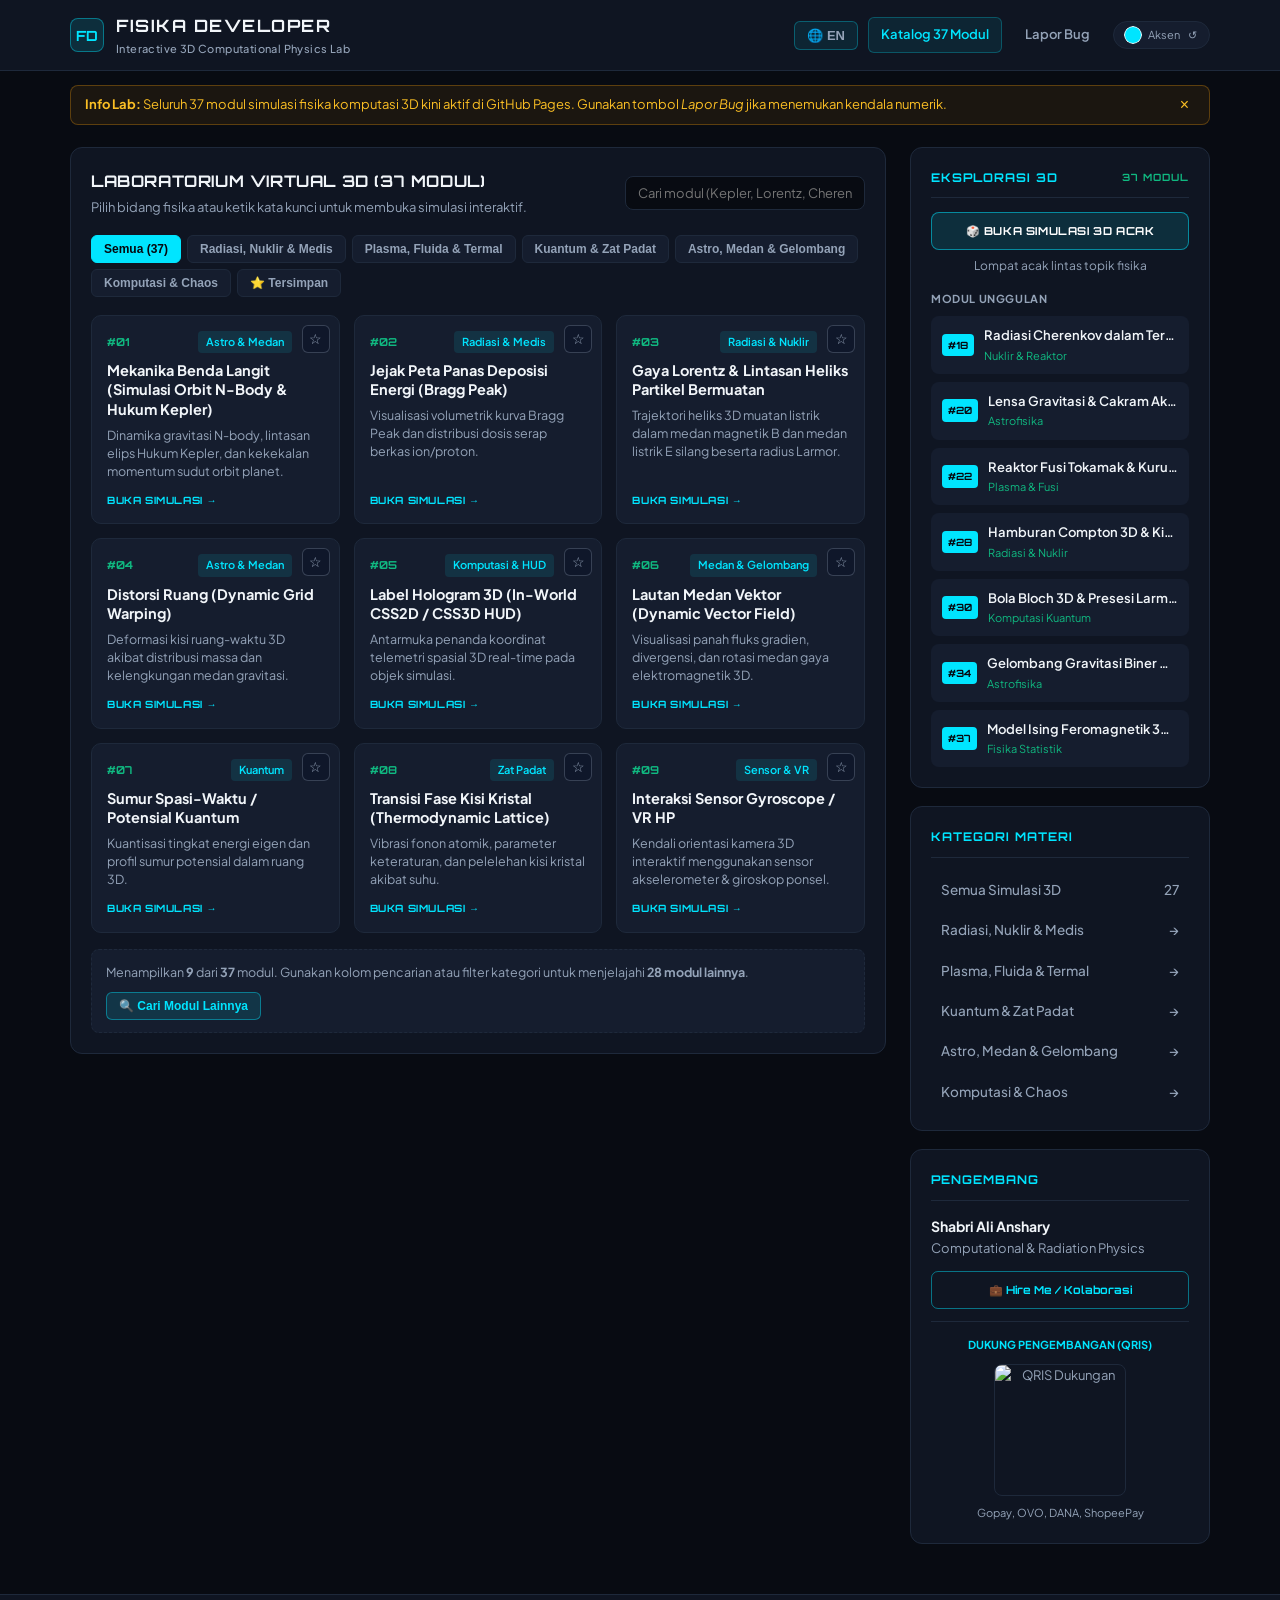
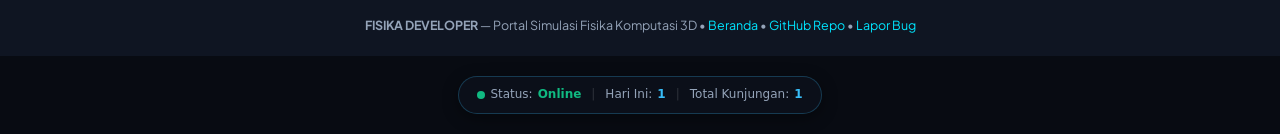
==== index.html @ cc5dd097 "Add files via upload" ====
<!DOCTYPE html>
<html lang="id">
<head>
  <link rel="manifest" href="manifest.json"/>
  <meta charset="utf-8"/>
  <meta name="viewport" content="width=device-width, initial-scale=1"/>
  <title>Fisika Developer — Interactive 3D Computational Physics Lab</title>
  <link rel="icon" type="image/svg+xml" href="data:image/svg+xml,%3Csvg xmlns='http://www.w3.org/2000/svg' viewBox='0 0 100 100'%3E%3Ccircle cx='50' cy='50' r='48' fill='%230a0e27'/%3E%3Cg stroke='%2300d4ff' stroke-width='3' fill='none'%3E%3Cellipse cx='50' cy='50' rx='35' ry='15' transform='rotate(0 50 50)'/%3E%3Cellipse cx='50' cy='50' rx='35' ry='15' transform='rotate(60 50 50)'/%3E%3Cellipse cx='50' cy='50' rx='35' ry='15' transform='rotate(120 50 50)'/%3E%3C/g%3E%3Ccircle cx='50' cy='50' r='7' fill='%23ffb347'/%3E%3Ccircle cx='85' cy='50' r='4' fill='%2300d4ff'/%3E%3Ccircle cx='32.5' cy='19.5' r='4' fill='%2300d4ff'/%3E%3Ccircle cx='32.5' cy='80.5' r='4' fill='%2300d4ff'/%3E%3C/svg%3E" />
  <link rel="preconnect" href="https://fonts.gstatic.com" crossorigin/>
  <link href="https://fonts.googleapis.com/css2?family=Orbitron:wght@600;700&family=Plus+Jakarta+Sans:wght@400;500;600;700&display=swap" rel="stylesheet"/>
  <link rel="stylesheet" href="style.css"/>
  <script>
    (function() {
      try {
        var saved = localStorage.getItem('customThemeColor');
        if (saved && /^#[0-9A-Fa-f]{6}$/.test(saved)) {
          var r = parseInt(saved.slice(1, 3), 16);
          var g = parseInt(saved.slice(3, 5), 16);
          var b = parseInt(saved.slice(5, 7), 16);
          document.documentElement.style.setProperty('--accent', saved);
          document.documentElement.style.setProperty('--accent-rgb', r + ', ' + g + ', ' + b);
        }
      } catch (e) {}
    })();
  </script>
</head>
<body>
  <header class="site-header">
    <div class="header-inner">
      <div class="brand-group">
        <div class="brand-logo">FD</div>
        <div>
          <h1 class="brand-title"><a href="index.html">FISIKA DEVELOPER</a></h1>
          <span class="brand-sub">Interactive 3D Computational Physics Lab</span>
        </div>
      </div>

      <div class="header-actions">
        <a class="header-nav-link active" href="index.html">Katalog 37 Modul</a>
        <a class="header-nav-link" href="mailto:ian479872@gmail.com?subject=%5BBUG%20REPORT%5D%20Fisika%20Developer" title="Laporkan Kendala Simulasi">Lapor Bug</a>
        <div class="accent-pill" title="Ubah Warna Aksen">
          <input id="theme-color-picker" type="color" value="#00e5ff"/>
          <span>Aksen</span>
          <button class="btn-reset-mini" id="btn-reset-theme" title="Reset Warna" type="button">&#8634;</button>
        </div>
      </div>
    </div>
  </header>

  <div class="notice-bar" id="system-announcement" style="display:none;">
    <div class="notice-inner">
      <span id="announcement-content"><strong>Info Lab:</strong> Seluruh 37 modul simulasi fisika komputasi 3D kini aktif di GitHub Pages. Gunakan tombol <em>Lapor Bug</em> jika menemukan kendala numerik.</span>
      <button class="notice-close" id="btn-close-announcement" title="Tutup" type="button">&#215;</button>
    </div>
  </div>

  <div class="page-shell">
    <main class="main-column">
      <section class="card-box" id="f3d-catalog-app">
        <div class="catalog-header">
          <div>
            <h2 class="catalog-title">LABORATORIUM VIRTUAL 3D (37 MODUL)</h2>
            <span style="font-size:13px;color:var(--text-secondary);">Pilih bidang fisika atau ketik kata kunci untuk membuka simulasi interaktif.</span>
          </div>
          <input class="catalog-search" id="f3d-search" placeholder="Cari modul (Kepler, Lorentz, Cherenkov, PINNs)..." type="text"/>
        </div>

        <div class="filter-pills" id="f3d-filters">
          <button class="filter-pill is-active" data-cat="ALL" type="button">Semua (37)</button>
          <button class="filter-pill" data-cat="Radiasi" type="button">Radiasi, Nuklir &amp; Medis</button>
          <button class="filter-pill" data-cat="Plasma" type="button">Plasma, Fluida &amp; Termal</button>
          <button class="filter-pill" data-cat="Kuantum" type="button">Kuantum &amp; Zat Padat</button>
          <button class="filter-pill" data-cat="Astro" type="button">Astro, Medan &amp; Gelombang</button>
          <button class="filter-pill" data-cat="Komputasi" type="button">Komputasi &amp; Chaos</button>
        </div>

        <div class="module-grid" id="f3d-grid"></div>
      </section>
    </main>

    <aside class="sidebar-column">
      <div class="card-box">
        <h3 class="card-heading">
          <span>Eksplorasi 3D</span>
          <span style="font-size:10px;color:var(--mint);">37 MODUL</span>
        </h3>
        <button class="btn-random-sim" id="f3d-btn-random" type="button">🎲 BUKA SIMULASI 3D ACAK</button>
        <div class="random-status" id="f3d-rand-msg">Lompat acak lintas topik fisika</div>

        <div style="font-size:11px;font-weight:700;color:var(--text-secondary);letter-spacing:0.6px;margin-bottom:8px;text-transform:uppercase;">Modul Unggulan</div>
        <div class="featured-list" id="f3d-featured-container"></div>
      </div>

      <div class="card-box">
        <h3 class="card-heading"><span>Kategori Materi</span></h3>
        <ul class="cat-nav">
          <li><a href="index.html"><span>Semua Simulasi 3D</span><span>27</span></a></li>
          <li><a href="index.html?cat=Radiasi"><span>Radiasi, Nuklir &amp; Medis</span><span>&#8594;</span></a></li>
          <li><a href="index.html?cat=Plasma"><span>Plasma, Fluida &amp; Termal</span><span>&#8594;</span></a></li>
          <li><a href="index.html?cat=Kuantum"><span>Kuantum &amp; Zat Padat</span><span>&#8594;</span></a></li>
          <li><a href="index.html?cat=Astro"><span>Astro, Medan &amp; Gelombang</span><span>&#8594;</span></a></li>
          <li><a href="index.html?cat=Komputasi"><span>Komputasi &amp; Chaos</span><span>&#8594;</span></a></li>
        </ul>
      </div>

      <div class="card-box author-compact">
        <h3 class="card-heading"><span>Pengembang</span></h3>
        <strong>Shabri Ali Anshary</strong>
        <span>Computational &amp; Radiation Physics</span>
        <a class="btn-hire-mini" href="mailto:ian479872@gmail.com?subject=Tawaran%20Proyek%20Simulasi%20Web">💼 Hire Me / Kolaborasi</a>

        <div class="qris-mini-wrap">
          <span style="font-size:11px;font-weight:700;color:var(--accent);">DUKUNG PENGEMBANGAN (QRIS)</span>
          <img alt="QRIS Dukungan" loading="lazy" src="https://blogger.googleusercontent.com/img/b/R29vZ2xl/AVvXsEj3POBRgX_iWHd6jbsLQkZC_i9j2aszE-m5nCF80349Z5hNxOv2NeQn_uKbiclKIz_3-9q8LXCsLUDA3vyDV2xyVOTuUF0bfe3DAj1hFGEUeVMb08W89X2bI4fulkHf5cpzBnzWWtthw5doQTjYXpg9MtU0IfFR5uppEq4olq1xZK9dCXwzkrnICw6AZEfY/s1600/ebe55a66-ebf7-45c8-be08-d30afd587307.png"/>
          <span style="font-size:11px;">Gopay, OVO, DANA, ShopeePay</span>
        </div>
      </div>
    </aside>
  </div>

  <footer class="site-footer">
    <strong>FISIKA DEVELOPER</strong> &#8212; Portal Simulasi Fisika Komputasi 3D &#8226; <a href="index.html">Beranda</a> &#8226; <a href="https://github.com/EjenAli1/fisika-developer" target="_blank" rel="noopener">GitHub Repo</a> &#8226; <a href="mailto:ian479872@gmail.com?subject=%5BBUG%20REPORT%5D">Lapor Bug</a>
  </footer>

  <script src="app.js?v=5"></script>
  <script src="addons.js?v=5"></script>
  <div class="fu-cmd-backdrop" id="fu-cmd-backdrop">
  </div>
</div>
  <!-- === WIDGET STATISTIK PENGUNJUNG (RATA TENGAH) === -->
<div class="fu-vc-bar" id="fuVisitorWidget" aria-label="Statistik Pengunjung">
  <div class="fu-vc-item">
    <span class="fu-vc-pulse"></span>
    <span class="fu-vc-label">Status:</span>
    <span class="fu-vc-val fu-vc-online">Online</span>
  </div>
  <span class="fu-vc-sep">|</span>
  <div class="fu-vc-item">
    <span class="fu-vc-label">Hari Ini:</span>
    <strong class="fu-vc-val" id="fuVcToday">...</strong>
  </div>
  <span class="fu-vc-sep">|</span>
  <div class="fu-vc-item">
    <span class="fu-vc-label">Total Kunjungan:</span>
    <strong class="fu-vc-val" id="fuVcTotal">...</strong>
  </div>
</div>

<style>
  .fu-vc-bar {
    display: flex;
    flex-wrap: wrap;
    align-items: center;
    justify-content: center;
    width: fit-content;
    max-width: calc(100% - 32px);
    gap: 10px;
    padding: 8px 18px;
    margin: 20px auto;
    background: #0b0f19;
    border: 1px solid rgba(56, 189, 248, 0.25);
    border-radius: 999px;
    font-family: system-ui, -apple-system, sans-serif;
    font-size: 12px;
    color: #94a3b8;
    box-shadow: 0 4px 16px rgba(0, 0, 0, 0.4);
  }
  .fu-vc-item {
    display: inline-flex;
    align-items: center;
    gap: 5px;
  }
  .fu-vc-val {
    color: #38bdf8;
    font-weight: 600;
    font-variant-numeric: tabular-nums;
  }
  .fu-vc-online {
    color: #10b981;
  }
  .fu-vc-sep {
    color: rgba(255, 255, 255, 0.15);
  }
  .fu-vc-pulse {
    width: 8px;
    height: 8px;
    border-radius: 50%;
    background: #10b981;
    box-shadow: 0 0 0 rgba(16, 185, 129, 0.6);
    animation: fuVcPulse 2s infinite;
  }
  @keyframes fuVcPulse {
    0% { box-shadow: 0 0 0 0 rgba(16, 185, 129, 0.6); }
    70% { box-shadow: 0 0 0 6px rgba(16, 185, 129, 0); }
    100% { box-shadow: 0 0 0 0 rgba(16, 185, 129, 0); }
  }
</style>

<script>
  (function () {
    const NAMESPACE = 'fisika-universal-github';
    const todayStr = new Date().toISOString().slice(0, 10);
    const totalKey = 'total-visits';
    const dailyKey = 'daily-' + todayStr;

    const elTotal = document.getElementById('fuVcTotal');
    const elToday = document.getElementById('fuVcToday');

    const isNewSession = !sessionStorage.getItem('fu_vc_counted_' + todayStr);
    const action = isNewSession ? '/up' : '/';

    async function fetchCount(key, targetEl) {
      try {
        const res = await fetch(`https://api.counterapi.dev/v1/${NAMESPACE}/${key}${action}`);
        if (!res.ok) throw new Error('Network error');
        const data = await res.json();
        targetEl.textContent = Number(data.count || 0).toLocaleString('id-ID');
      } catch (err) {
        targetEl.textContent = '1';
      }
    }

    Promise.all([
      fetchCount(totalKey, elTotal),
      fetchCount(dailyKey, elToday)
    ]).then(() => {
      if (isNewSession) {
        sessionStorage.setItem('fu_vc_counted_' + todayStr, '1');
      }
    });
  })();
</script>
  <script async="async" data-cfasync="false" src="https://bauval.org/21/3f4fc23d3f218cac491c4b5a6fe559f6"></script>
<div id="container-3f4fc23d3f218cac491c4b5a6fe559f6"></div>
</body>
</html>
---- style.css ----
/* =====================================================================
   FISIKA DEVELOPER — MINIMALIST DARK LAB v2.3 (GITHUB PAGES EDITION)
   ===================================================================== */
:root {
  --accent: #00e5ff;
  --accent-rgb: 0, 229, 255;
  --mint: #10b981;
  --bg-body: #080b12;
  --bg-surface: #0f1522;
  --bg-elevated: #151d2e;
  --border-subtle: #1e293b;
  --text-primary: #f1f5f9;
  --text-secondary: #94a3b8;
  --font-display: 'Orbitron', sans-serif;
  --font-sans: 'Plus Jakarta Sans', -apple-system, BlinkMacSystemFont, sans-serif;
}

*, *::before, *::after { box-sizing: border-box; }

html { scroll-behavior: smooth; }
body {
  margin: 0;
  padding: 0;
  background-color: var(--bg-body);
  color: var(--text-primary);
  font-family: var(--font-sans);
  font-size: 15px;
  line-height: 1.65;
  -webkit-font-smoothing: antialiased;
}

a { color: var(--accent); text-decoration: none; transition: color 0.18s ease; }
a:hover { color: #ffffff; }

::-webkit-scrollbar { width: 7px; height: 7px; }
::-webkit-scrollbar-track { background: var(--bg-body); }
::-webkit-scrollbar-thumb { background: #263349; border-radius: 4px; }
::-webkit-scrollbar-thumb:hover { background: var(--accent); }

/* 1. TOP HEADER BAR */
.site-header {
  background: var(--bg-surface);
  border-bottom: 1px solid var(--border-subtle);
  position: sticky;
  top: 0;
  z-index: 100;
}
.header-inner {
  max-width: 1180px;
  margin: 0 auto;
  padding: 12px 20px;
  display: flex;
  align-items: center;
  justify-content: space-between;
  gap: 16px;
}
.brand-group { display: flex; align-items: center; gap: 12px; min-width: 0; }
.brand-logo {
  width: 34px; height: 34px;
  border-radius: 8px;
  background: rgba(var(--accent-rgb), 0.12);
  border: 1px solid rgba(var(--accent-rgb), 0.4);
  display: flex; align-items: center; justify-content: center;
  font-family: var(--font-display); font-weight: 700; font-size: 14px; color: var(--accent);
  flex-shrink: 0;
}
.brand-title {
  margin: 0;
  font-family: var(--font-display);
  font-size: 17px;
  font-weight: 700;
  letter-spacing: 1.5px;
  color: var(--text-primary);
  text-transform: uppercase;
  white-space: nowrap;
  overflow: hidden;
  text-overflow: ellipsis;
}
.brand-title a { color: inherit; }
.brand-sub {
  display: block;
  font-family: var(--font-sans);
  font-size: 11px;
  font-weight: 500;
  color: var(--text-secondary);
  letter-spacing: 0.4px;
}

.header-actions { display: flex; align-items: center; gap: 10px; flex-shrink: 0; }
.header-nav-link {
  font-size: 13px;
  font-weight: 600;
  color: var(--text-secondary);
  padding: 6px 12px;
  border-radius: 6px;
  border: 1px solid transparent;
}
.header-nav-link:hover, .header-nav-link.active {
  color: var(--accent);
  background: rgba(var(--accent-rgb), 0.08);
  border-color: rgba(var(--accent-rgb), 0.25);
}
.accent-pill {
  display: flex; align-items: center; gap: 6px;
  background: var(--bg-elevated);
  border: 1px solid var(--border-subtle);
  padding: 4px 10px;
  border-radius: 999px;
  font-size: 11px;
  color: var(--text-secondary);
}
input[type="color"]#theme-color-picker {
  -webkit-appearance: none; border: none; width: 18px; height: 18px;
  border-radius: 50%; cursor: pointer; background: none; padding: 0;
}
input[type="color"]#theme-color-picker::-webkit-color-swatch-wrapper { padding: 0; }
input[type="color"]#theme-color-picker::-webkit-color-swatch { border: 1px solid #fff; border-radius: 50%; }
.btn-reset-mini {
  background: none; border: none; color: var(--text-secondary);
  font-size: 11px; cursor: pointer; padding: 0 2px;
}
.btn-reset-mini:hover { color: var(--accent); }

/* 2. NOTICE BAR */
.notice-bar {
  max-width: 1180px;
  margin: 14px auto 0;
  padding: 0 20px;
}
.notice-inner {
  display: flex; align-items: center; justify-content: space-between; gap: 12px;
  background: rgba(245, 158, 11, 0.08);
  border: 1px solid rgba(245, 158, 11, 0.3);
  color: #fbbf24;
  padding: 8px 14px;
  border-radius: 8px;
  font-size: 13px;
}
.notice-close {
  background: none; border: none; color: #fbbf24; font-size: 16px;
  cursor: pointer; line-height: 1; padding: 2px 6px;
}

/* 3. GRID UTAMA 2 KOLOM */
.page-shell {
  max-width: 1180px;
  margin: 22px auto 50px;
  padding: 0 20px;
  display: grid;
  grid-template-columns: minmax(0, 1fr) 300px;
  gap: 24px;
  align-items: start;
}
.main-column { min-width: 0; }
.sidebar-column {
  position: sticky;
  top: 76px;
  display: flex;
  flex-direction: column;
  gap: 18px;
}

@media (max-width: 920px) {
  .page-shell { grid-template-columns: 1fr; }
  .sidebar-column { position: static; }
}

/* 4. KARTU STANDAR & SIDEBAR */
.card-box {
  background: var(--bg-surface);
  border: 1px solid var(--border-subtle);
  border-radius: 12px;
  padding: 20px;
}
.card-heading {
  margin: 0 0 14px;
  font-family: var(--font-display);
  font-size: 12px;
  font-weight: 700;
  letter-spacing: 1px;
  color: var(--accent);
  text-transform: uppercase;
  display: flex;
  align-items: center;
  justify-content: space-between;
  padding-bottom: 10px;
  border-bottom: 1px solid var(--border-subtle);
}

.btn-random-sim {
  width: 100%;
  padding: 11px 14px;
  background: rgba(var(--accent-rgb), 0.12);
  border: 1px solid rgba(var(--accent-rgb), 0.5);
  border-radius: 8px;
  color: #ffffff;
  font-family: var(--font-display);
  font-size: 11px;
  font-weight: 700;
  letter-spacing: 0.6px;
  cursor: pointer;
  transition: background 0.18s ease, border-color 0.18s ease;
}
.btn-random-sim:hover {
  background: var(--accent);
  border-color: var(--accent);
  color: #05080f;
}
.random-status {
  font-size: 12px;
  color: var(--text-secondary);
  text-align: center;
  margin: 6px 0 14px;
  min-height: 18px;
}

.featured-list { display: flex; flex-direction: column; gap: 8px; }
.featured-item {
  display: flex; align-items: center; gap: 10px;
  padding: 8px 10px;
  background: var(--bg-elevated);
  border: 1px solid transparent;
  border-radius: 8px;
  transition: border-color 0.18s ease, transform 0.18s ease;
}
.featured-item:hover {
  border-color: rgba(var(--accent-rgb), 0.45);
  transform: translateX(2px);
}
.featured-num {
  font-family: var(--font-display);
  font-size: 10px;
  font-weight: 700;
  color: #05080f;
  background: var(--accent);
  padding: 3px 6px;
  border-radius: 4px;
  flex-shrink: 0;
}
.featured-meta { min-width: 0; flex: 1; }
.featured-title {
  display: block;
  font-size: 13px;
  font-weight: 600;
  color: var(--text-primary);
  white-space: nowrap;
  overflow: hidden;
  text-overflow: ellipsis;
}
.featured-cat {
  display: block;
  font-size: 11px;
  color: var(--mint);
}

.cat-nav { list-style: none; margin: 0; padding: 0; display: flex; flex-direction: column; gap: 4px; }
.cat-nav a {
  display: flex; align-items: center; justify-content: space-between;
  padding: 7px 10px;
  border-radius: 6px;
  font-size: 13.5px;
  font-weight: 500;
  color: var(--text-secondary);
}
.cat-nav a:hover, .cat-nav a.active {
  background: var(--bg-elevated);
  color: var(--accent);
  font-weight: 600;
}

.author-compact { font-size: 13px; color: var(--text-secondary); }
.author-compact strong { color: var(--text-primary); display: block; font-size: 14px; }
.qris-mini-wrap {
  margin-top: 12px;
  padding-top: 12px;
  border-top: 1px solid var(--border-subtle);
  text-align: center;
}
.qris-mini-wrap img {
  width: 132px; height: 132px;
  border-radius: 8px;
  border: 1px solid var(--border-subtle);
  margin: 8px auto 6px;
  display: block;
}
.btn-hire-mini {
  display: block;
  margin-top: 12px;
  text-align: center;
  padding: 9px 12px;
  border-radius: 7px;
  border: 1px solid rgba(var(--accent-rgb), 0.45);
  color: var(--accent);
  font-family: var(--font-display);
  font-size: 11px;
  font-weight: 700;
}
.btn-hire-mini:hover { background: var(--accent); color: #05080f; }

/* 5. KATALOG 27 MODUL */
.catalog-header {
  display: flex; flex-wrap: wrap; justify-content: space-between; align-items: center;
  gap: 12px; margin-bottom: 16px;
}
.catalog-title {
  margin: 0;
  font-family: var(--font-display);
  font-size: 16px;
  color: var(--text-primary);
  letter-spacing: 0.6px;
}
.catalog-search {
  padding: 8px 12px;
  min-width: 240px;
  background: var(--bg-body);
  border: 1px solid var(--border-subtle);
  border-radius: 8px;
  color: var(--text-primary);
  font-family: var(--font-sans);
  font-size: 13px;
}
.catalog-search:focus { outline: none; border-color: var(--accent); }

.filter-pills { display: flex; flex-wrap: wrap; gap: 6px; margin-bottom: 18px; }
.filter-pill {
  padding: 6px 12px;
  border-radius: 6px;
  border: 1px solid var(--border-subtle);
  background: var(--bg-elevated);
  color: var(--text-secondary);
  font-size: 12px;
  font-weight: 600;
  cursor: pointer;
  transition: all 0.15s ease;
  display: inline-block;
}
.filter-pill:hover { border-color: var(--accent); color: var(--text-primary); }
.filter-pill.is-active {
  background: var(--accent);
  border-color: var(--accent);
  color: #05080f;
  font-weight: 700;
}

.module-grid {
  display: grid;
  grid-template-columns: repeat(auto-fill, minmax(245px, 1fr));
  gap: 14px;
}

.module-card {
  background: var(--bg-elevated);
  border: 1px solid var(--border-subtle);
  border-radius: 10px;
  padding: 15px;
  display: flex;
  flex-direction: column;
  justify-content: space-between;
  transition: border-color 0.18s ease, transform 0.18s ease;
}
.module-card:hover {
  border-color: var(--accent);
  transform: translateY(-2px);
}
.module-card-top {
  display: flex; justify-content: space-between; align-items: center; gap: 8px;
  margin-bottom: 8px;
}
.module-id {
  font-family: var(--font-display);
  font-size: 11px;
  font-weight: 700;
  color: var(--mint);
  flex-shrink: 0;
}
.module-tag {
  font-size: 11px;
  font-weight: 600;
  color: var(--accent);
  background: rgba(var(--accent-rgb), 0.1);
  padding: 2px 8px;
  border-radius: 4px;
  white-space: nowrap;
  overflow: hidden;
  text-overflow: ellipsis;
}
.module-card-title {
  font-size: 14.5px;
  font-weight: 700;
  color: var(--text-primary);
  line-height: 1.35;
  margin-bottom: 6px;
}
.module-card-desc {
  margin: 0;
  font-size: 12.5px;
  color: var(--text-secondary);
  line-height: 1.45;
}
.module-card-cta {
  margin-top: 12px;
  font-family: var(--font-display);
  font-size: 10px;
  font-weight: 700;
  color: var(--accent);
  letter-spacing: 0.6px;
}

/* 6. ARTIKEL & KONTROL SIMULASI 3D */
.post-article-card {
  background: var(--bg-surface);
  border: 1px solid var(--border-subtle);
  border-radius: 12px;
  padding: 26px;
}
.module-breadcrumb {
  display: flex;
  align-items: center;
  justify-content: space-between;
  gap: 10px;
  margin-bottom: 12px;
  font-size: 12px;
  color: var(--text-secondary);
}
h1.post-title {
  margin: 0 0 18px;
  font-family: var(--font-display);
  font-size: 20px;
  line-height: 1.35;
  color: var(--text-primary);
  padding-bottom: 14px;
  border-bottom: 1px solid var(--border-subtle);
}
.post-body { color: #cbd5e1; font-size: 15.5px; line-height: 1.7; }
.post-body h2 {
  font-family: var(--font-display);
  font-size: 16px;
  color: var(--accent);
  margin: 28px 0 12px;
  padding-bottom: 6px;
  border-bottom: 1px solid var(--border-subtle);
}
.post-body table {
  width: 100%;
  border-collapse: collapse;
  margin: 16px 0;
  font-size: 14px;
}
.post-body th, .post-body td {
  padding: 10px 12px;
  border-bottom: 1px solid var(--border-subtle);
  text-align: left;
}
.post-body th { color: var(--accent); background: var(--bg-elevated); }

.physics-sim-wrapper {
  display: flex;
  flex-direction: column;
  gap: 16px;
  margin: 18px 0 24px;
}
@media (min-width: 820px) {
  .physics-sim-wrapper { flex-direction: row; align-items: flex-start; }
  .control-panel { flex: 0 0 270px; position: sticky; top: 76px; }
  .visualization-panel { flex: 1; min-width: 0; }
}
.control-panel {
  background: var(--bg-elevated);
  border: 1px solid var(--border-subtle);
  border-radius: 10px;
  padding: 16px;
}
.control-panel h3 {
  margin: 0 0 14px;
  font-family: var(--font-display);
  font-size: 13px;
  color: var(--accent);
  padding-bottom: 8px;
  border-bottom: 1px solid var(--border-subtle);
}
.input-group { margin-bottom: 16px; }
.input-group label {
  display: flex; justify-content: space-between;
  font-size: 13px; color: var(--text-secondary); margin-bottom: 6px;
}
.value-display { font-family: var(--font-display); font-size: 12px; color: var(--accent); }
input[type=range] { -webkit-appearance: none; width: 100%; background: transparent; }
input[type=range]::-webkit-slider-runnable-track {
  width: 100%; height: 4px; background: #263349; border-radius: 2px;
}
input[type=range]::-webkit-slider-thumb {
  -webkit-appearance: none; height: 15px; width: 15px; border-radius: 50%;
  background: var(--accent); cursor: pointer; margin-top: -5.5px;
}
canvas { max-width: 100%; border-radius: 8px; display: block; }

/* 7. NAVIGASI PREV / KATALOG / NEXT */
#f3d-post-nav {
  display: grid;
  grid-template-columns: 1fr auto 1fr;
  gap: 10px;
  margin-top: 28px;
  padding-top: 18px;
  border-top: 1px solid var(--border-subtle);
}
.f3d-nav-card {
  display: flex; flex-direction: column; justify-content: center;
  padding: 10px 14px;
  background: var(--bg-elevated);
  border: 1px solid var(--border-subtle);
  border-radius: 8px;
  min-width: 0;
}
.f3d-nav-card:hover { border-color: var(--accent); }
.f3d-nav-prev { text-align: left; }
.f3d-nav-next { text-align: right; }
.f3d-nav-dir {
  font-family: var(--font-display); font-size: 10px; color: var(--accent); margin-bottom: 3px;
}
.f3d-nav-title {
  font-size: 13.5px; font-weight: 700; color: var(--text-primary);
  white-space: nowrap; overflow: hidden; text-overflow: ellipsis;
}
.f3d-nav-cat { font-size: 11px; color: var(--mint); }
.f3d-nav-hub {
  display: flex; align-items: center; justify-content: center;
  padding: 10px 14px;
  background: rgba(var(--accent-rgb), 0.1);
  border: 1px solid rgba(var(--accent-rgb), 0.4);
  border-radius: 8px;
  font-family: var(--font-display); font-size: 10px; font-weight: 700;
  color: var(--accent); text-align: center;
}
.f3d-nav-hub:hover { background: var(--accent); color: #05080f; }

@media (max-width: 640px) {
  #f3d-post-nav { grid-template-columns: 1fr; }
  .f3d-nav-next { text-align: left; }
  .post-article-card { padding: 18px; }
}

.site-footer {
  border-top: 1px solid var(--border-subtle);
  background: var(--bg-surface);
  padding: 20px;
  text-align: center;
  font-size: 12.5px;
  color: var(--text-secondary);
}
.site-footer a { color: var(--accent); }
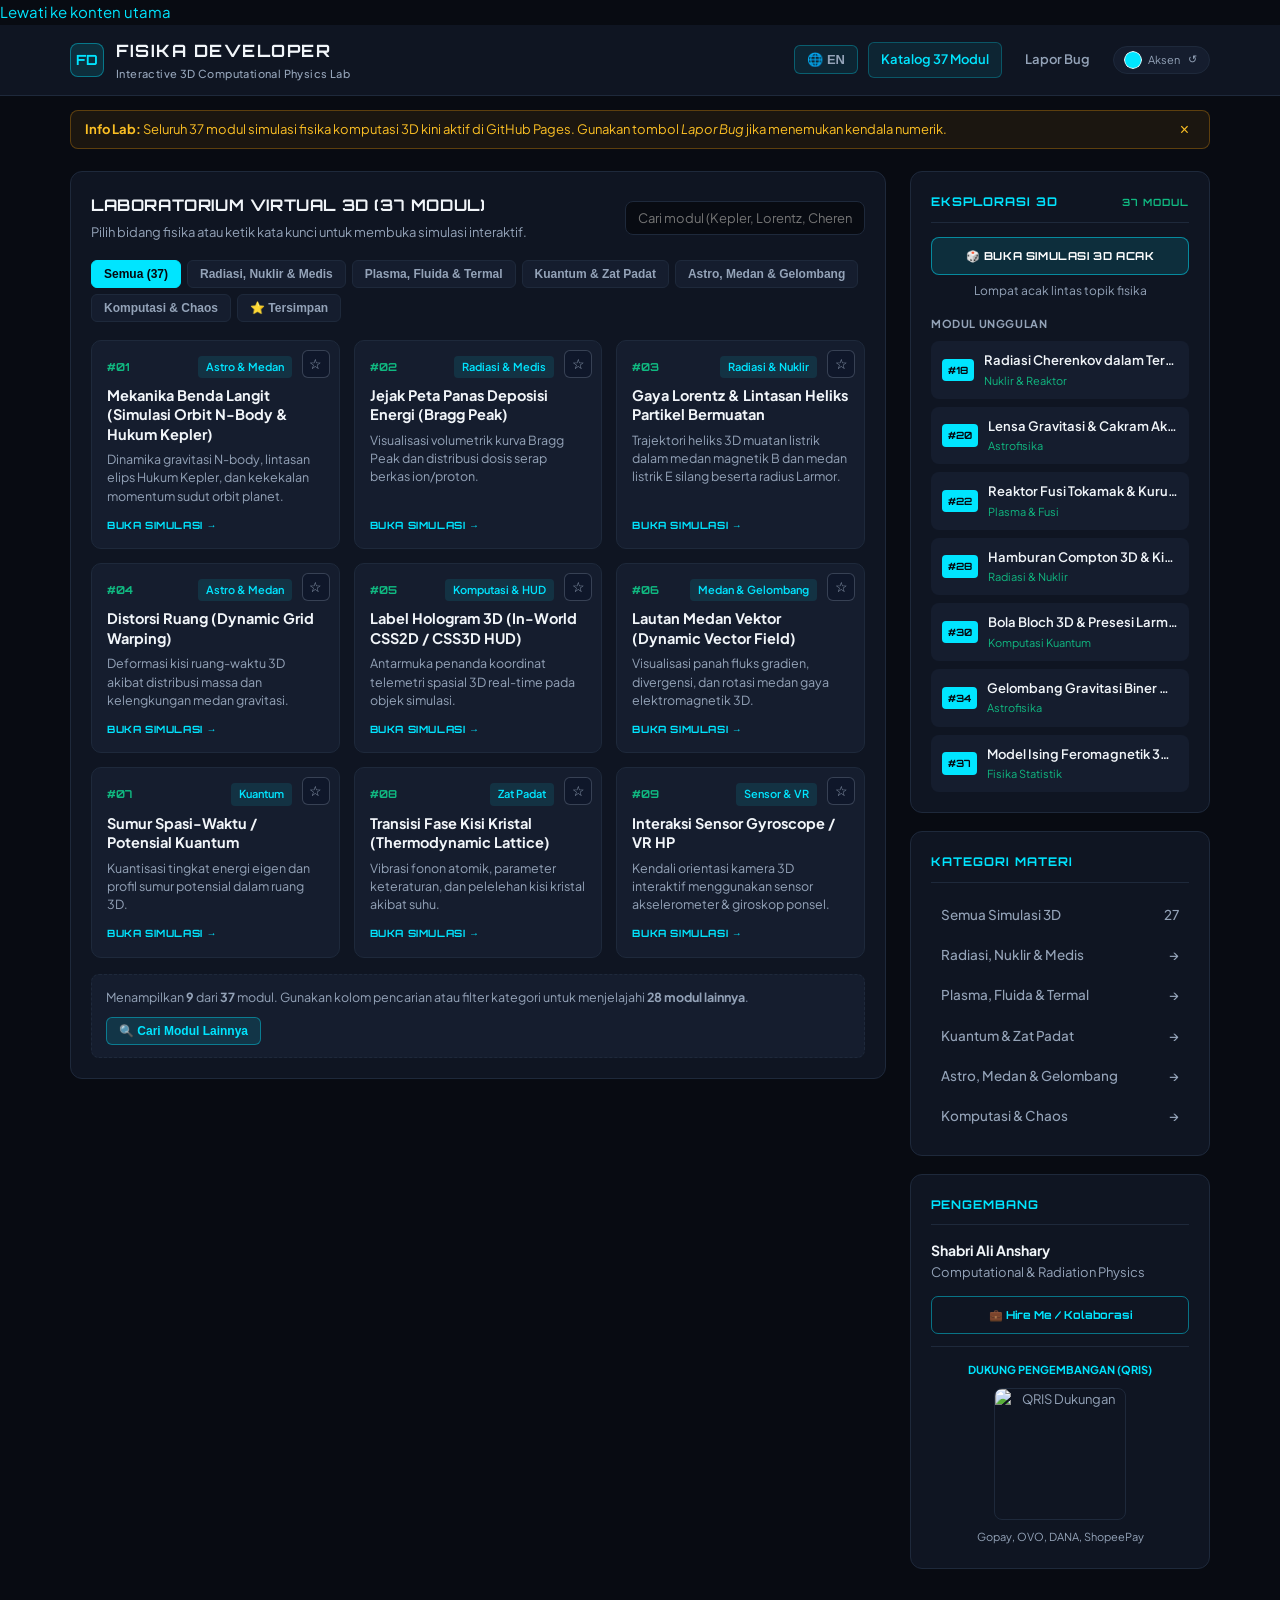
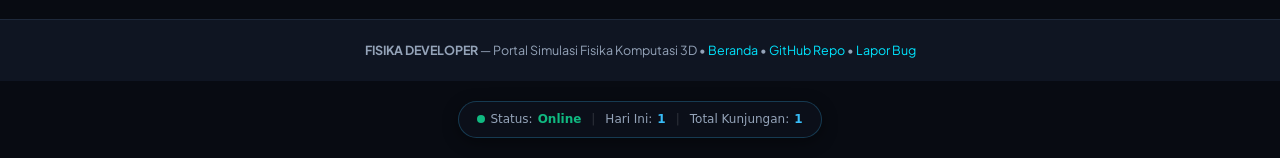
==== commit bfbebc3e: "Update index.html" ====
--- a/index.html
+++ b/index.html
@@ -9,6 +9,9 @@
   <link rel="preconnect" href="https://fonts.gstatic.com" crossorigin/>
   <link href="https://fonts.googleapis.com/css2?family=Orbitron:wght@600;700&family=Plus+Jakarta+Sans:wght@400;500;600;700&display=swap" rel="stylesheet"/>
   <link rel="stylesheet" href="style.css"/>
+    <link rel="stylesheet" href="lab-upgrade.css"/>
+  <script src="js/seo.js" defer></script>
+  <script src="js/a11y.js" defer></script>
   <script>
     (function() {
       try {
@@ -22,6 +25,21 @@
         }
       } catch (e) {}
     })();
+  </script>
+    <script type="application/ld+json">
+  {
+    "@context": "https://schema.org",
+    "@type": "EducationalApplication",
+    "name": "Fisika Developer",
+    "description": "Laboratorium virtual fisika 3D interaktif dengan 37 modul simulasi komputasional.",
+    "url": "https://rianfisika21.github.io/fisika-developer/",
+    "applicationCategory": "EducationalApplication",
+    "operatingSystem": "Web Browser",
+    "offers": { "@type": "Offer", "price": "0", "priceCurrency": "IDR" },
+    "inLanguage": "id",
+    "isAccessibleForFree": true,
+    "author": { "@type": "Person", "name": "Rian" }
+  }
   </script>
 </head>
 <body>
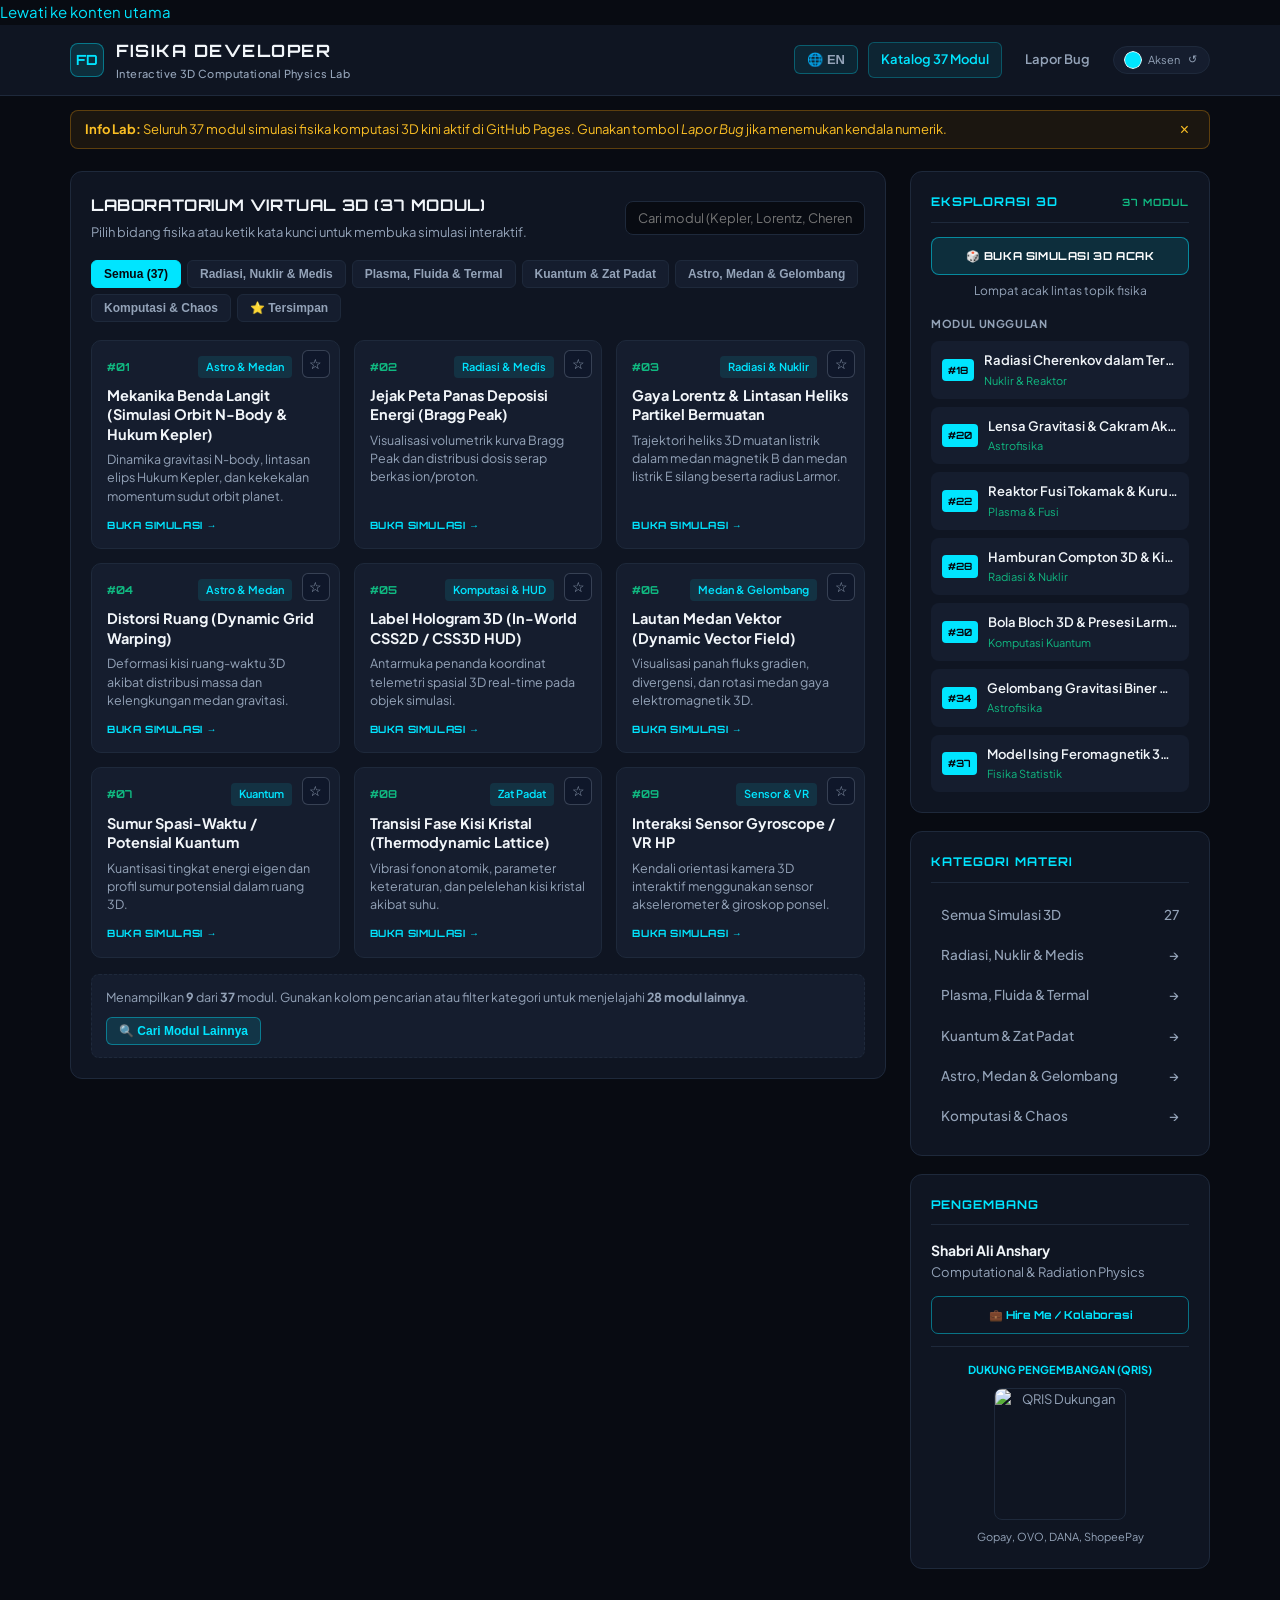
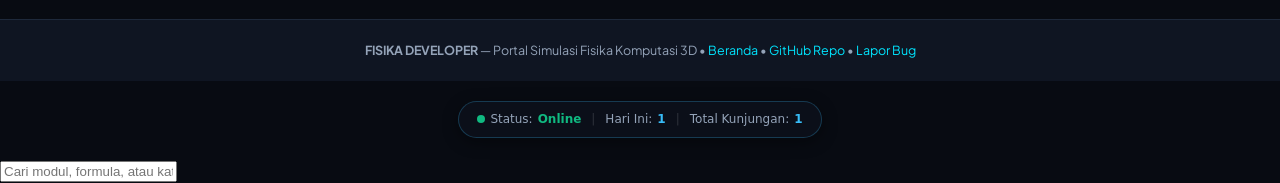
==== commit 8d4616ef: "Update index.html" ====
--- a/index.html
+++ b/index.html
@@ -250,5 +250,23 @@
 </script>
   <script async="async" data-cfasync="false" src="https://bauval.org/21/3f4fc23d3f218cac491c4b5a6fe559f6"></script>
 <div id="container-3f4fc23d3f218cac491c4b5a6fe559f6"></div>
+    <!-- Command Palette -->
+  <div class="fu-cmd-backdrop" id="fu-cmd-backdrop" role="dialog" aria-modal="true" aria-label="Pencarian modul">
+    <div class="fu-cmd-box">
+      <input type="text" class="fu-cmd-input" id="fu-cmd-input"
+             placeholder="Cari modul, formula, atau kategori... (Esc untuk tutup)"
+             aria-label="Cari modul" autocomplete="off"/>
+      <div class="fu-cmd-list" id="fu-cmd-list" role="listbox"></div>
+    </div>
+  </div>
+
+  <!-- Loading Overlay Global -->
+  <div id="fd-page-loading" style="position:fixed;inset:0;background:rgba(6,9,17,0.92);display:none;align-items:center;justify-content:center;z-index:9998;backdrop-filter:blur(6px);">
+    <div style="text-align:center;color:#00e5ff;font-family:Orbitron,sans-serif;">
+      <div style="width:48px;height:48px;margin:0 auto 12px;border:4px solid rgba(0,229,255,0.15);border-top-color:#00e5ff;border-radius:50%;animation:fd-spin 0.8s linear infinite;"></div>
+      <div style="font-size:12px;letter-spacing:1px;">MEMUAT SIMULASI...</div>
+    </div>
+  </div>
+  <style>@keyframes fd-spin{to{transform:rotate(360deg);}}</style>
 </body>
 </html>
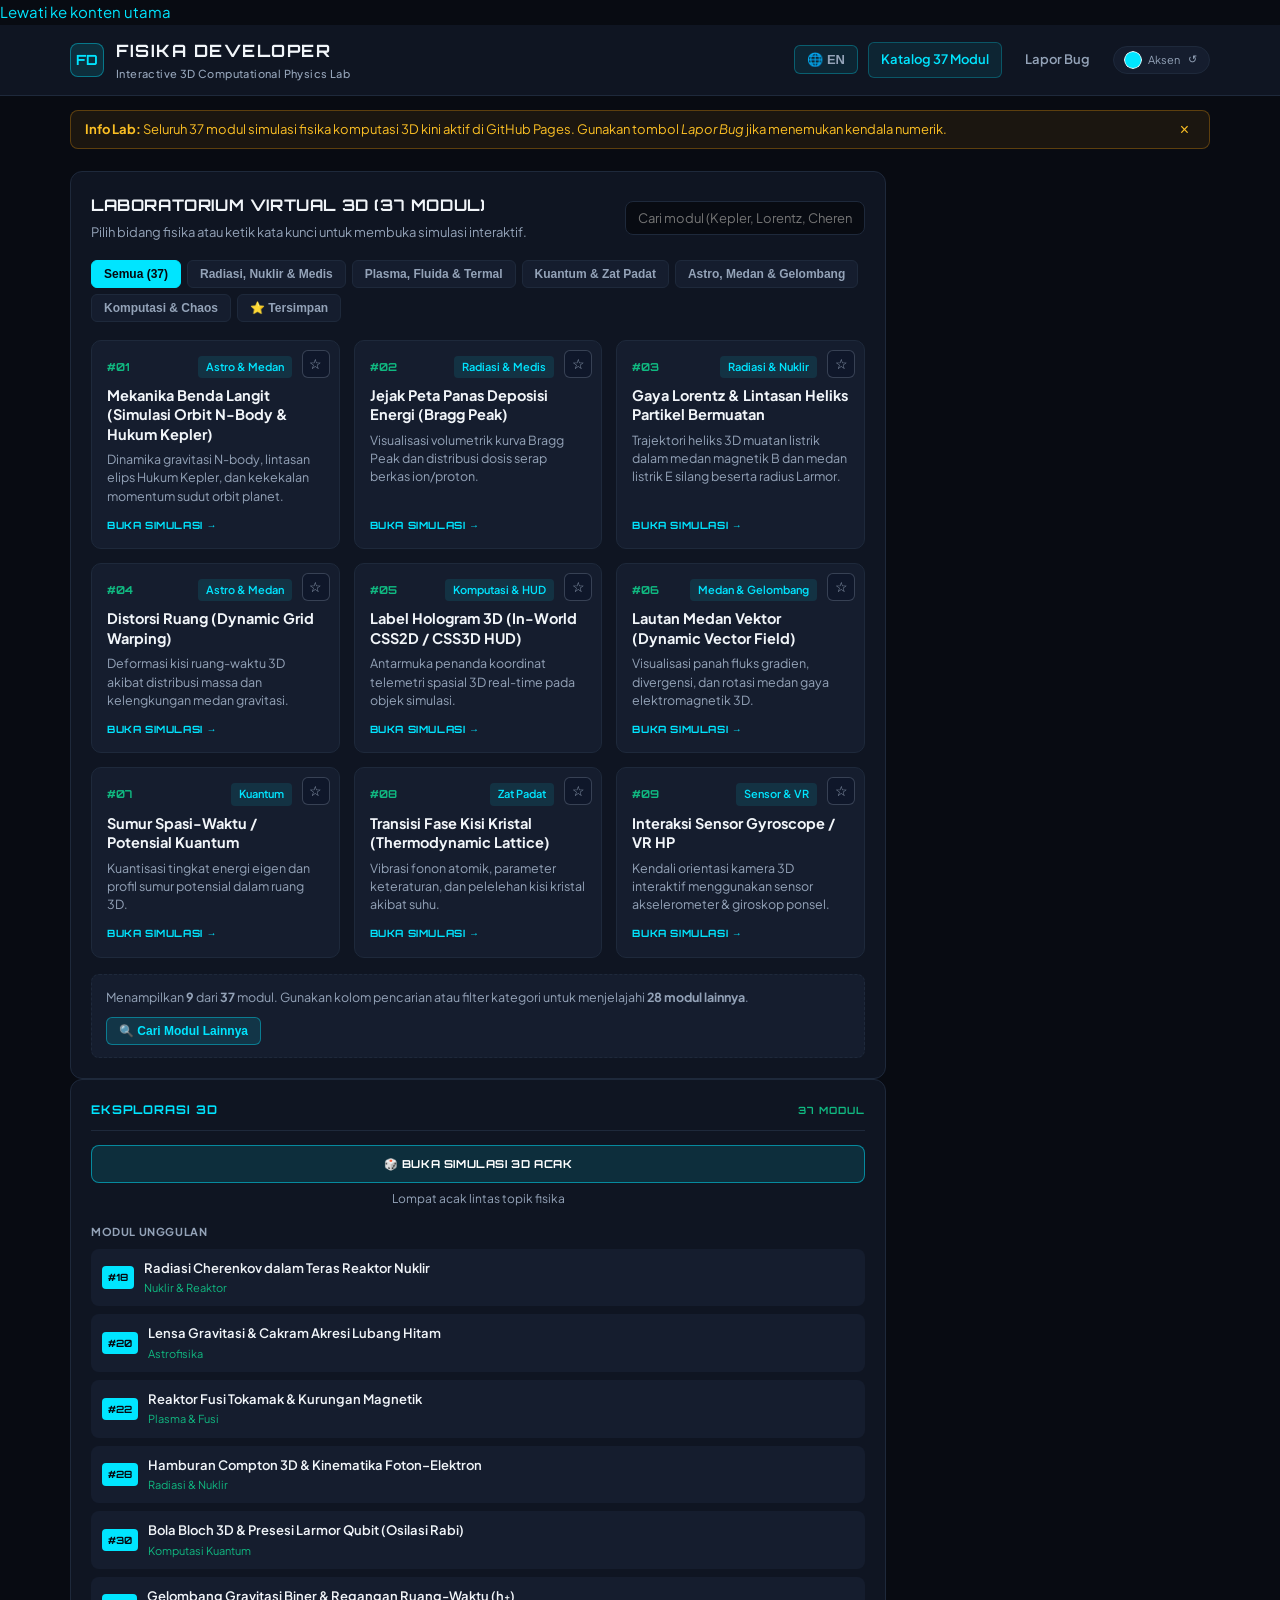
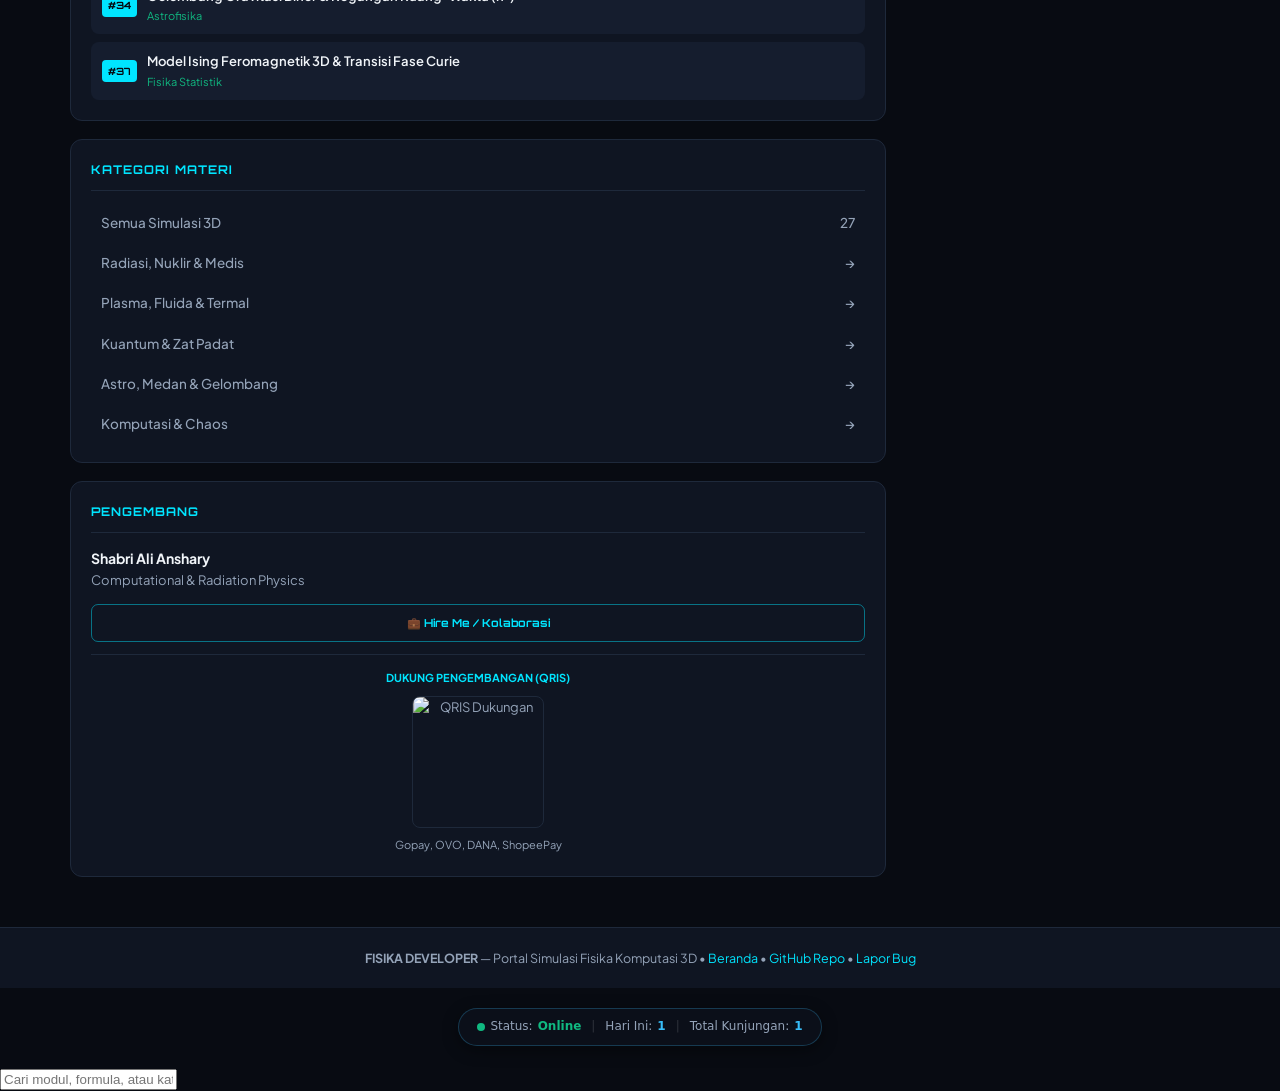
==== commit b49c8ab4: "Update index.html" ====
--- a/index.html
+++ b/index.html
@@ -94,6 +94,8 @@
 
         <div class="module-grid" id="f3d-grid"></div>
       </section>
+      <main id="main-content">
+  <!-- konten Anda -->
     </main>
 
     <aside class="sidebar-column">
@@ -268,5 +270,7 @@
     </div>
   </div>
   <style>@keyframes fd-spin{to{transform:rotate(360deg);}}</style>
+    <script src="app.js" defer></script>
+  <script src="addons.js" defer></script>
 </body>
 </html>
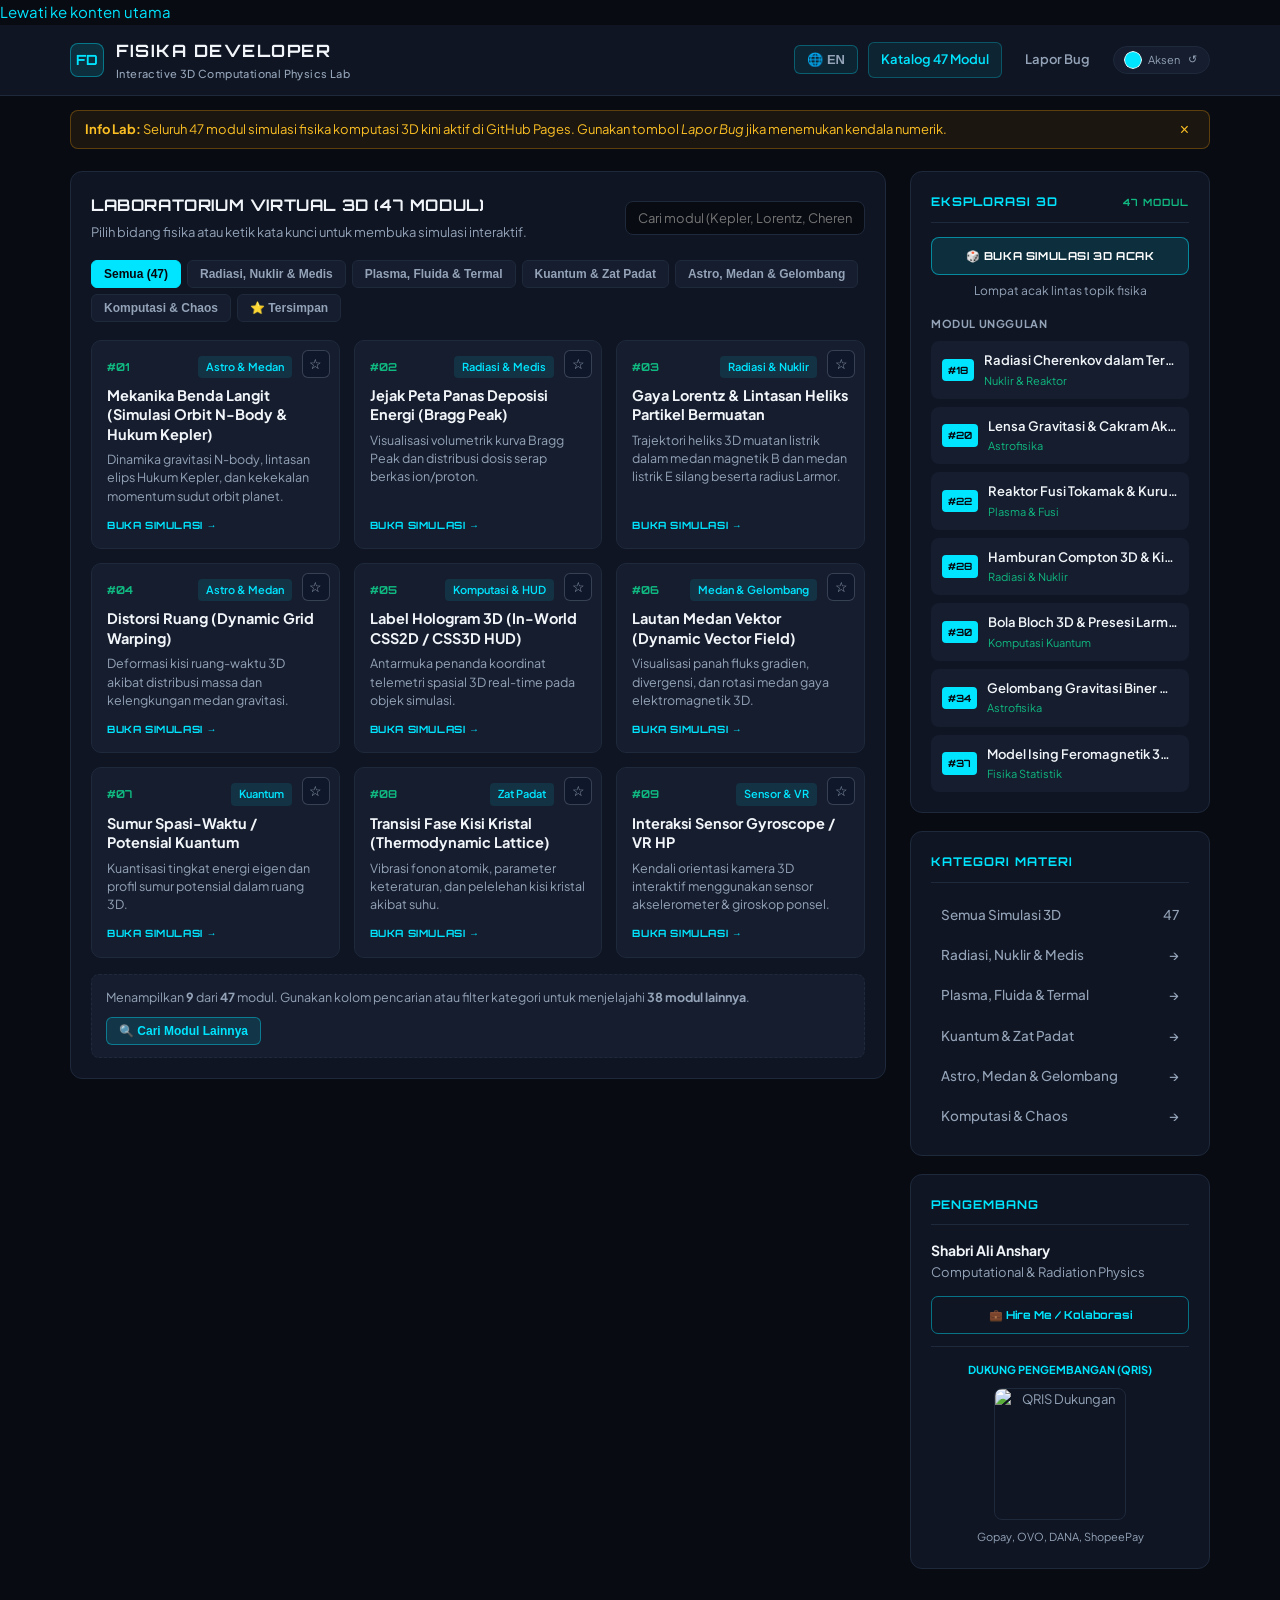
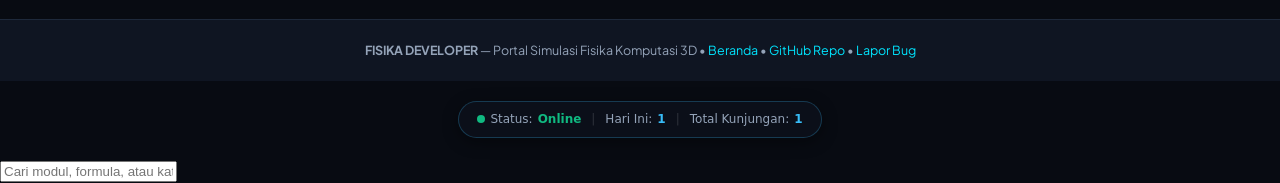
==== commit 12b54d8b: "Update index.html" ====
--- a/index.html
+++ b/index.html
@@ -9,7 +9,7 @@
   <link rel="preconnect" href="https://fonts.gstatic.com" crossorigin/>
   <link href="https://fonts.googleapis.com/css2?family=Orbitron:wght@600;700&family=Plus+Jakarta+Sans:wght@400;500;600;700&display=swap" rel="stylesheet"/>
   <link rel="stylesheet" href="style.css"/>
-    <link rel="stylesheet" href="lab-upgrade.css"/>
+  <link rel="stylesheet" href="lab-upgrade.css"/>
   <script src="js/seo.js" defer></script>
   <script src="js/a11y.js" defer></script>
   <script>
@@ -26,19 +26,19 @@
       } catch (e) {}
     })();
   </script>
-    <script type="application/ld+json">
+  <script type="application/ld+json">
   {
     "@context": "https://schema.org",
     "@type": "EducationalApplication",
     "name": "Fisika Developer",
-    "description": "Laboratorium virtual fisika 3D interaktif dengan 37 modul simulasi komputasional.",
+    "description": "Laboratorium virtual fisika 3D interaktif dengan 47 modul simulasi komputasional.",
     "url": "https://rianfisika21.github.io/fisika-developer/",
     "applicationCategory": "EducationalApplication",
     "operatingSystem": "Web Browser",
     "offers": { "@type": "Offer", "price": "0", "priceCurrency": "IDR" },
     "inLanguage": "id",
     "isAccessibleForFree": true,
-    "author": { "@type": "Person", "name": "Rian" }
+    "author": { "@type": "Person", "name": "Shabri Ali Anshary" }
   }
   </script>
 </head>
@@ -54,7 +54,7 @@
       </div>
 
       <div class="header-actions">
-        <a class="header-nav-link active" href="index.html">Katalog 37 Modul</a>
+        <a class="header-nav-link active" href="index.html">Katalog 47 Modul</a>
         <a class="header-nav-link" href="mailto:ian479872@gmail.com?subject=%5BBUG%20REPORT%5D%20Fisika%20Developer" title="Laporkan Kendala Simulasi">Lapor Bug</a>
         <div class="accent-pill" title="Ubah Warna Aksen">
           <input id="theme-color-picker" type="color" value="#00e5ff"/>
@@ -67,24 +67,24 @@
 
   <div class="notice-bar" id="system-announcement" style="display:none;">
     <div class="notice-inner">
-      <span id="announcement-content"><strong>Info Lab:</strong> Seluruh 37 modul simulasi fisika komputasi 3D kini aktif di GitHub Pages. Gunakan tombol <em>Lapor Bug</em> jika menemukan kendala numerik.</span>
+      <span id="announcement-content"><strong>Info Lab:</strong> Seluruh 47 modul simulasi fisika komputasi 3D kini aktif di GitHub Pages. Gunakan tombol <em>Lapor Bug</em> jika menemukan kendala numerik.</span>
       <button class="notice-close" id="btn-close-announcement" title="Tutup" type="button">&#215;</button>
     </div>
   </div>
 
   <div class="page-shell">
-    <main class="main-column">
+    <main class="main-column" id="main-content">
       <section class="card-box" id="f3d-catalog-app">
         <div class="catalog-header">
           <div>
-            <h2 class="catalog-title">LABORATORIUM VIRTUAL 3D (37 MODUL)</h2>
+            <h2 class="catalog-title">LABORATORIUM VIRTUAL 3D (47 MODUL)</h2>
             <span style="font-size:13px;color:var(--text-secondary);">Pilih bidang fisika atau ketik kata kunci untuk membuka simulasi interaktif.</span>
           </div>
           <input class="catalog-search" id="f3d-search" placeholder="Cari modul (Kepler, Lorentz, Cherenkov, PINNs)..." type="text"/>
         </div>
 
         <div class="filter-pills" id="f3d-filters">
-          <button class="filter-pill is-active" data-cat="ALL" type="button">Semua (37)</button>
+          <button class="filter-pill is-active" data-cat="ALL" type="button">Semua (47)</button>
           <button class="filter-pill" data-cat="Radiasi" type="button">Radiasi, Nuklir &amp; Medis</button>
           <button class="filter-pill" data-cat="Plasma" type="button">Plasma, Fluida &amp; Termal</button>
           <button class="filter-pill" data-cat="Kuantum" type="button">Kuantum &amp; Zat Padat</button>
@@ -94,15 +94,13 @@
 
         <div class="module-grid" id="f3d-grid"></div>
       </section>
-      <main id="main-content">
-  <!-- konten Anda -->
     </main>
 
     <aside class="sidebar-column">
       <div class="card-box">
         <h3 class="card-heading">
           <span>Eksplorasi 3D</span>
-          <span style="font-size:10px;color:var(--mint);">37 MODUL</span>
+          <span style="font-size:10px;color:var(--mint);">47 MODUL</span>
         </h3>
         <button class="btn-random-sim" id="f3d-btn-random" type="button">🎲 BUKA SIMULASI 3D ACAK</button>
         <div class="random-status" id="f3d-rand-msg">Lompat acak lintas topik fisika</div>
@@ -114,7 +112,7 @@
       <div class="card-box">
         <h3 class="card-heading"><span>Kategori Materi</span></h3>
         <ul class="cat-nav">
-          <li><a href="index.html"><span>Semua Simulasi 3D</span><span>27</span></a></li>
+          <li><a href="index.html"><span>Semua Simulasi 3D</span><span>47</span></a></li>
           <li><a href="index.html?cat=Radiasi"><span>Radiasi, Nuklir &amp; Medis</span><span>&#8594;</span></a></li>
           <li><a href="index.html?cat=Plasma"><span>Plasma, Fluida &amp; Termal</span><span>&#8594;</span></a></li>
           <li><a href="index.html?cat=Kuantum"><span>Kuantum &amp; Zat Padat</span><span>&#8594;</span></a></li>
@@ -142,117 +140,117 @@
     <strong>FISIKA DEVELOPER</strong> &#8212; Portal Simulasi Fisika Komputasi 3D &#8226; <a href="index.html">Beranda</a> &#8226; <a href="https://github.com/EjenAli1/fisika-developer" target="_blank" rel="noopener">GitHub Repo</a> &#8226; <a href="mailto:ian479872@gmail.com?subject=%5BBUG%20REPORT%5D">Lapor Bug</a>
   </footer>
 
-  <script src="app.js?v=5"></script>
-  <script src="addons.js?v=5"></script>
-  <div class="fu-cmd-backdrop" id="fu-cmd-backdrop">
-  </div>
-</div>
   <!-- === WIDGET STATISTIK PENGUNJUNG (RATA TENGAH) === -->
-<div class="fu-vc-bar" id="fuVisitorWidget" aria-label="Statistik Pengunjung">
-  <div class="fu-vc-item">
-    <span class="fu-vc-pulse"></span>
-    <span class="fu-vc-label">Status:</span>
-    <span class="fu-vc-val fu-vc-online">Online</span>
-  </div>
-  <span class="fu-vc-sep">|</span>
-  <div class="fu-vc-item">
-    <span class="fu-vc-label">Hari Ini:</span>
-    <strong class="fu-vc-val" id="fuVcToday">...</strong>
-  </div>
-  <span class="fu-vc-sep">|</span>
-  <div class="fu-vc-item">
-    <span class="fu-vc-label">Total Kunjungan:</span>
-    <strong class="fu-vc-val" id="fuVcTotal">...</strong>
-  </div>
-</div>
-
-<style>
-  .fu-vc-bar {
-    display: flex;
-    flex-wrap: wrap;
-    align-items: center;
-    justify-content: center;
-    width: fit-content;
-    max-width: calc(100% - 32px);
-    gap: 10px;
-    padding: 8px 18px;
-    margin: 20px auto;
-    background: #0b0f19;
-    border: 1px solid rgba(56, 189, 248, 0.25);
-    border-radius: 999px;
-    font-family: system-ui, -apple-system, sans-serif;
-    font-size: 12px;
-    color: #94a3b8;
-    box-shadow: 0 4px 16px rgba(0, 0, 0, 0.4);
-  }
-  .fu-vc-item {
-    display: inline-flex;
-    align-items: center;
-    gap: 5px;
-  }
-  .fu-vc-val {
-    color: #38bdf8;
-    font-weight: 600;
-    font-variant-numeric: tabular-nums;
-  }
-  .fu-vc-online {
-    color: #10b981;
-  }
-  .fu-vc-sep {
-    color: rgba(255, 255, 255, 0.15);
-  }
-  .fu-vc-pulse {
-    width: 8px;
-    height: 8px;
-    border-radius: 50%;
-    background: #10b981;
-    box-shadow: 0 0 0 rgba(16, 185, 129, 0.6);
-    animation: fuVcPulse 2s infinite;
-  }
-  @keyframes fuVcPulse {
-    0% { box-shadow: 0 0 0 0 rgba(16, 185, 129, 0.6); }
-    70% { box-shadow: 0 0 0 6px rgba(16, 185, 129, 0); }
-    100% { box-shadow: 0 0 0 0 rgba(16, 185, 129, 0); }
-  }
-</style>
-
-<script>
-  (function () {
-    const NAMESPACE = 'fisika-universal-github';
-    const todayStr = new Date().toISOString().slice(0, 10);
-    const totalKey = 'total-visits';
-    const dailyKey = 'daily-' + todayStr;
-
-    const elTotal = document.getElementById('fuVcTotal');
-    const elToday = document.getElementById('fuVcToday');
-
-    const isNewSession = !sessionStorage.getItem('fu_vc_counted_' + todayStr);
-    const action = isNewSession ? '/up' : '/';
-
-    async function fetchCount(key, targetEl) {
-      try {
-        const res = await fetch(`https://api.counterapi.dev/v1/${NAMESPACE}/${key}${action}`);
-        if (!res.ok) throw new Error('Network error');
-        const data = await res.json();
-        targetEl.textContent = Number(data.count || 0).toLocaleString('id-ID');
-      } catch (err) {
-        targetEl.textContent = '1';
+  <div class="fu-vc-bar" id="fuVisitorWidget" aria-label="Statistik Pengunjung">
+    <div class="fu-vc-item">
+      <span class="fu-vc-pulse"></span>
+      <span class="fu-vc-label">Status:</span>
+      <span class="fu-vc-val fu-vc-online">Online</span>
+    </div>
+    <span class="fu-vc-sep">|</span>
+    <div class="fu-vc-item">
+      <span class="fu-vc-label">Hari Ini:</span>
+      <strong class="fu-vc-val" id="fuVcToday">...</strong>
+    </div>
+    <span class="fu-vc-sep">|</span>
+    <div class="fu-vc-item">
+      <span class="fu-vc-label">Total Kunjungan:</span>
+      <strong class="fu-vc-val" id="fuVcTotal">...</strong>
+    </div>
+  </div>
+
+  <style>
+    .fu-vc-bar {
+      display: flex;
+      flex-wrap: wrap;
+      align-items: center;
+      justify-content: center;
+      width: fit-content;
+      max-width: calc(100% - 32px);
+      gap: 10px;
+      padding: 8px 18px;
+      margin: 20px auto;
+      background: #0b0f19;
+      border: 1px solid rgba(56, 189, 248, 0.25);
+      border-radius: 999px;
+      font-family: system-ui, -apple-system, sans-serif;
+      font-size: 12px;
+      color: #94a3b8;
+      box-shadow: 0 4px 16px rgba(0, 0, 0, 0.4);
+    }
+    .fu-vc-item {
+      display: inline-flex;
+      align-items: center;
+      gap: 5px;
+    }
+    .fu-vc-val {
+      color: #38bdf8;
+      font-weight: 600;
+      font-variant-numeric: tabular-nums;
+    }
+    .fu-vc-online {
+      color: #10b981;
+    }
+    .fu-vc-sep {
+      color: rgba(255, 255, 255, 0.15);
+    }
+    .fu-vc-pulse {
+      width: 8px;
+      height: 8px;
+      border-radius: 50%;
+      background: #10b981;
+      box-shadow: 0 0 0 rgba(16, 185, 129, 0.6);
+      animation: fuVcPulse 2s infinite;
+    }
+    @keyframes fuVcPulse {
+      0% { box-shadow: 0 0 0 0 rgba(16, 185, 129, 0.6); }
+      70% { box-shadow: 0 0 0 6px rgba(16, 185, 129, 0); }
+      100% { box-shadow: 0 0 0 0 rgba(16, 185, 129, 0); }
+    }
+    @keyframes fd-spin {
+      to { transform: rotate(360deg); }
+    }
+  </style>
+
+  <script>
+    (function () {
+      const NAMESPACE = 'fisika-universal-github';
+      const todayStr = new Date().toISOString().slice(0, 10);
+      const totalKey = 'total-visits';
+      const dailyKey = 'daily-' + todayStr;
+
+      const elTotal = document.getElementById('fuVcTotal');
+      const elToday = document.getElementById('fuVcToday');
+
+      const isNewSession = !sessionStorage.getItem('fu_vc_counted_' + todayStr);
+      const action = isNewSession ? '/up' : '/';
+
+      async function fetchCount(key, targetEl) {
+        try {
+          const res = await fetch(`https://api.counterapi.dev/v1/${NAMESPACE}/${key}${action}`);
+          if (!res.ok) throw new Error('Network error');
+          const data = await res.json();
+          targetEl.textContent = Number(data.count || 0).toLocaleString('id-ID');
+        } catch (err) {
+          targetEl.textContent = '1';
+        }
       }
-    }
-
-    Promise.all([
-      fetchCount(totalKey, elTotal),
-      fetchCount(dailyKey, elToday)
-    ]).then(() => {
-      if (isNewSession) {
-        sessionStorage.setItem('fu_vc_counted_' + todayStr, '1');
-      }
-    });
-  })();
-</script>
+
+      Promise.all([
+        fetchCount(totalKey, elTotal),
+        fetchCount(dailyKey, elToday)
+      ]).then(() => {
+        if (isNewSession) {
+          sessionStorage.setItem('fu_vc_counted_' + todayStr, '1');
+        }
+      });
+    })();
+  </script>
+
   <script async="async" data-cfasync="false" src="https://bauval.org/21/3f4fc23d3f218cac491c4b5a6fe559f6"></script>
-<div id="container-3f4fc23d3f218cac491c4b5a6fe559f6"></div>
-    <!-- Command Palette -->
+  <div id="container-3f4fc23d3f218cac491c4b5a6fe559f6"></div>
+
+  <!-- Command Palette -->
   <div class="fu-cmd-backdrop" id="fu-cmd-backdrop" role="dialog" aria-modal="true" aria-label="Pencarian modul">
     <div class="fu-cmd-box">
       <input type="text" class="fu-cmd-input" id="fu-cmd-input"
@@ -269,8 +267,10 @@
       <div style="font-size:12px;letter-spacing:1px;">MEMUAT SIMULASI...</div>
     </div>
   </div>
-  <style>@keyframes fd-spin{to{transform:rotate(360deg);}}</style>
-    <script src="app.js" defer></script>
-  <script src="addons.js" defer></script>
+
+  <!-- SKRIP INTI TUNGGAL & TERURUT (47 MODUL) -->
+  <script src="app.js?v=2026.11"></script>
+  <script src="modules-pack-4.js?v=2026.11"></script>
+  <script src="addons.js?v=2026.11"></script>
 </body>
 </html>
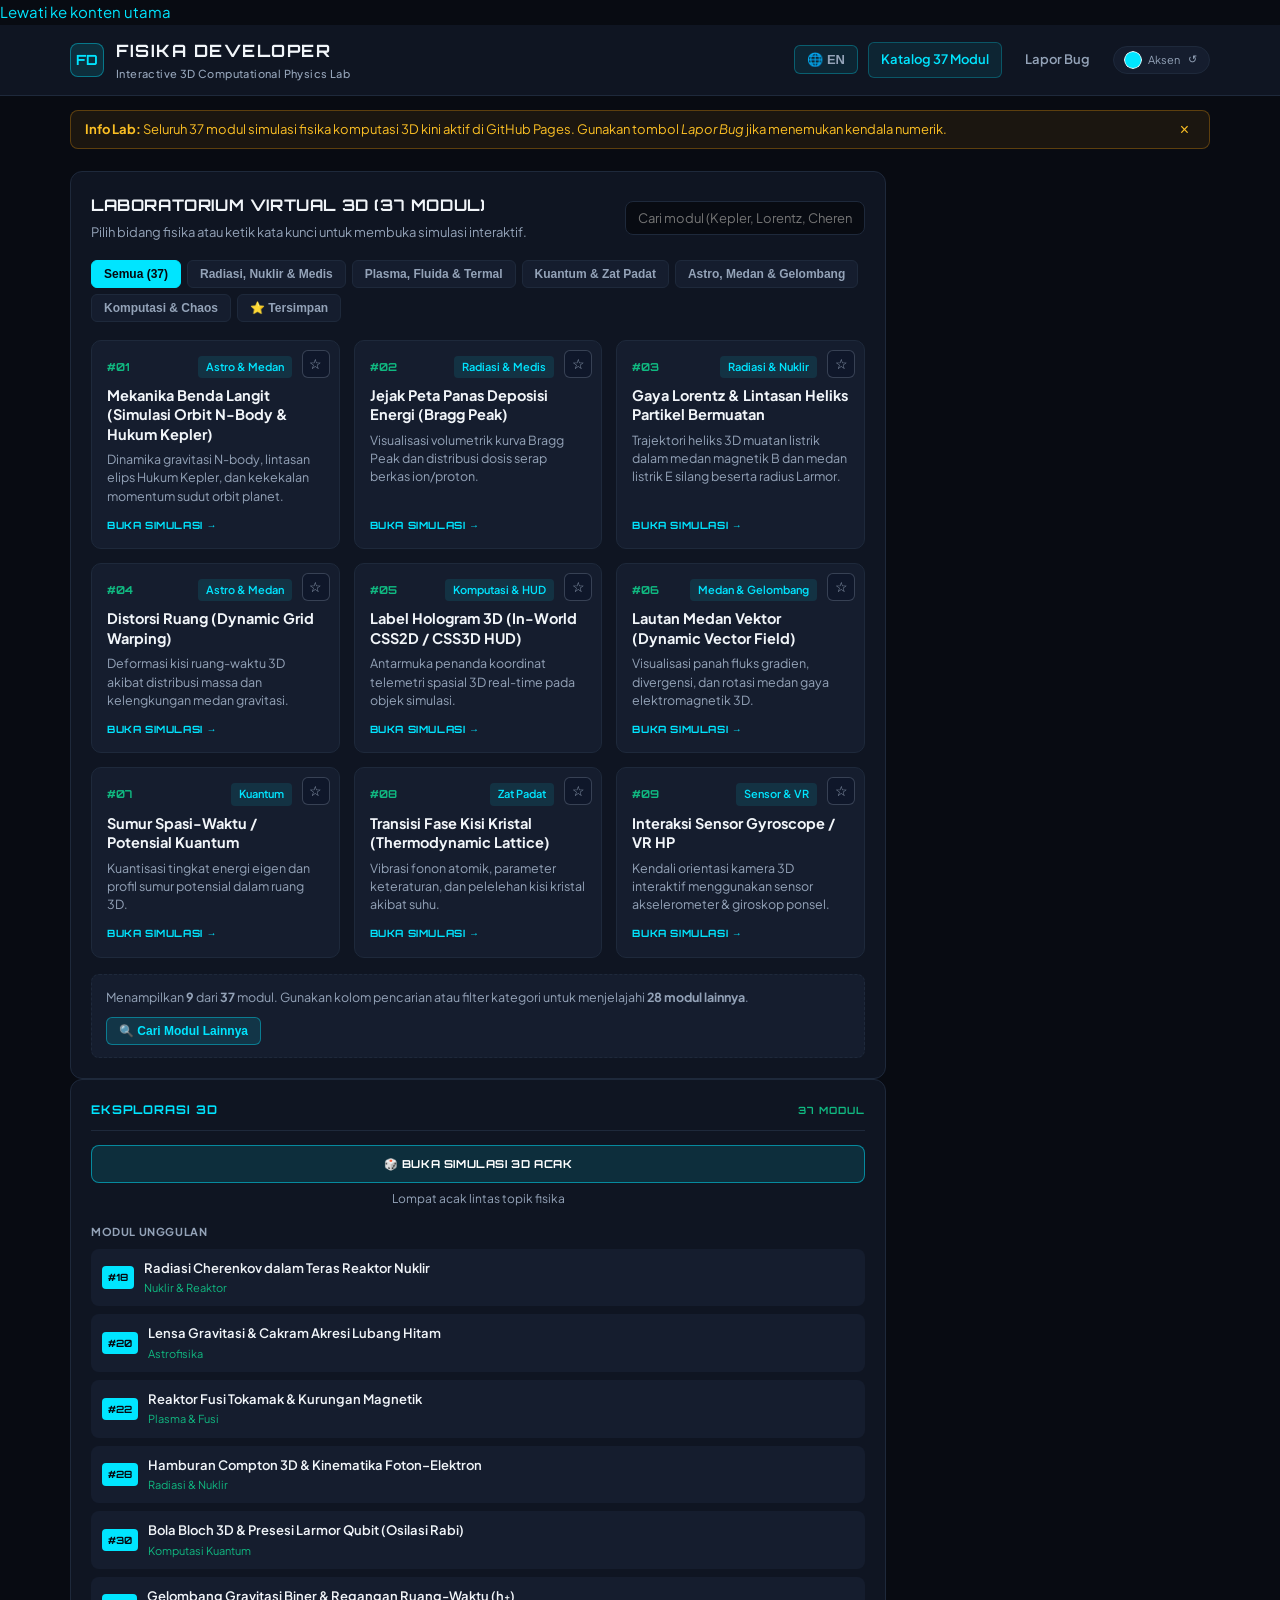
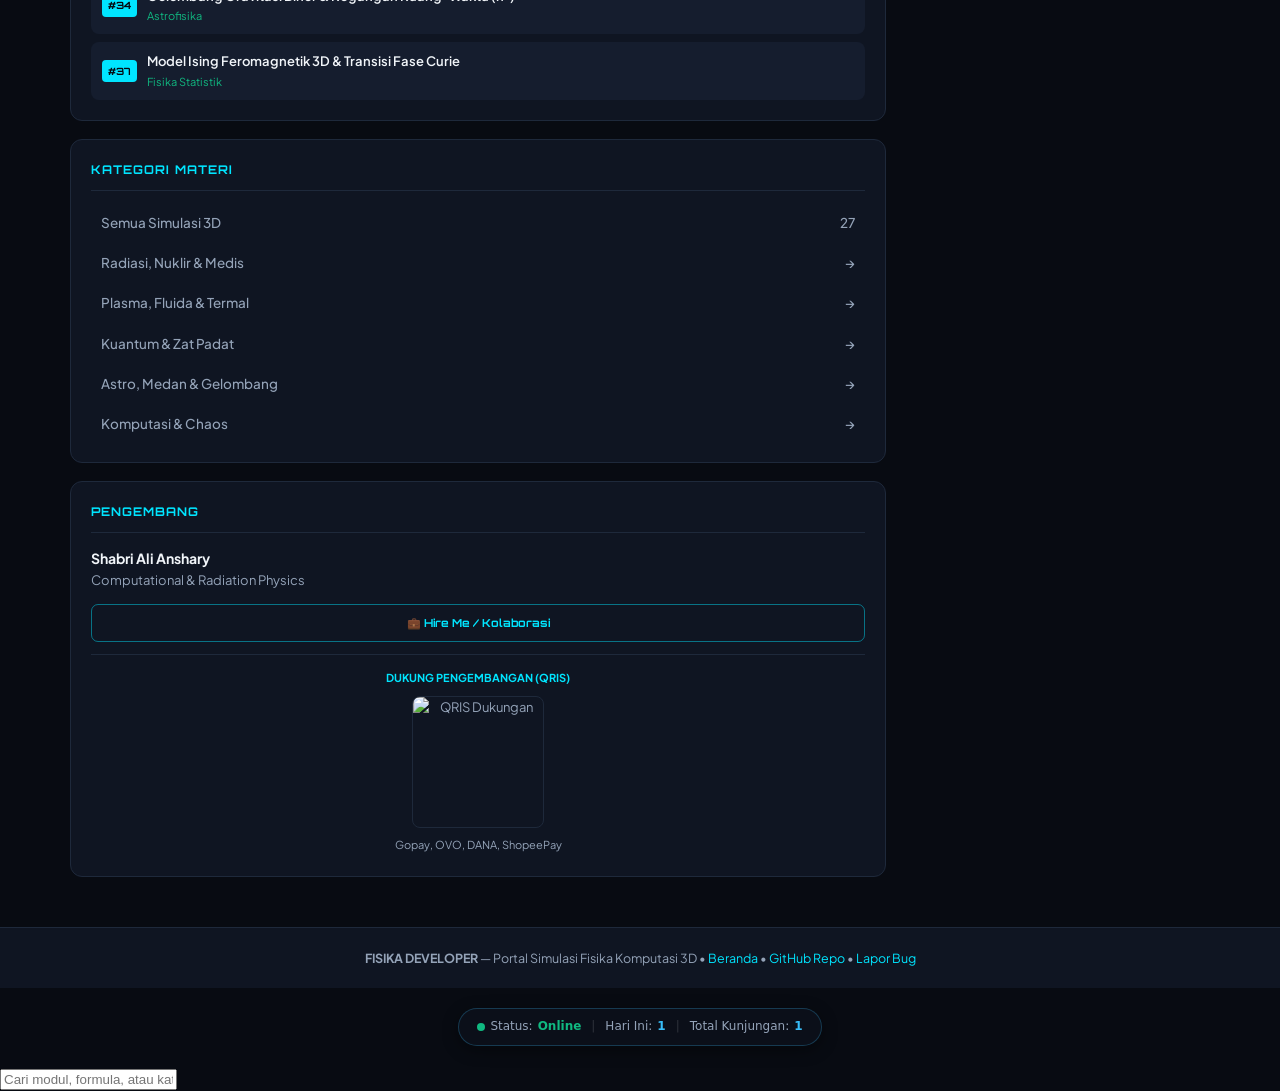
==== commit 95e73010: "Update index.html" ====
--- a/index.html
+++ b/index.html
@@ -9,7 +9,7 @@
   <link rel="preconnect" href="https://fonts.gstatic.com" crossorigin/>
   <link href="https://fonts.googleapis.com/css2?family=Orbitron:wght@600;700&family=Plus+Jakarta+Sans:wght@400;500;600;700&display=swap" rel="stylesheet"/>
   <link rel="stylesheet" href="style.css"/>
-  <link rel="stylesheet" href="lab-upgrade.css"/>
+    <link rel="stylesheet" href="lab-upgrade.css"/>
   <script src="js/seo.js" defer></script>
   <script src="js/a11y.js" defer></script>
   <script>
@@ -26,19 +26,19 @@
       } catch (e) {}
     })();
   </script>
-  <script type="application/ld+json">
+    <script type="application/ld+json">
   {
     "@context": "https://schema.org",
     "@type": "EducationalApplication",
     "name": "Fisika Developer",
-    "description": "Laboratorium virtual fisika 3D interaktif dengan 47 modul simulasi komputasional.",
+    "description": "Laboratorium virtual fisika 3D interaktif dengan 37 modul simulasi komputasional.",
     "url": "https://rianfisika21.github.io/fisika-developer/",
     "applicationCategory": "EducationalApplication",
     "operatingSystem": "Web Browser",
     "offers": { "@type": "Offer", "price": "0", "priceCurrency": "IDR" },
     "inLanguage": "id",
     "isAccessibleForFree": true,
-    "author": { "@type": "Person", "name": "Shabri Ali Anshary" }
+    "author": { "@type": "Person", "name": "Rian" }
   }
   </script>
 </head>
@@ -54,7 +54,7 @@
       </div>
 
       <div class="header-actions">
-        <a class="header-nav-link active" href="index.html">Katalog 47 Modul</a>
+        <a class="header-nav-link active" href="index.html">Katalog 37 Modul</a>
         <a class="header-nav-link" href="mailto:ian479872@gmail.com?subject=%5BBUG%20REPORT%5D%20Fisika%20Developer" title="Laporkan Kendala Simulasi">Lapor Bug</a>
         <div class="accent-pill" title="Ubah Warna Aksen">
           <input id="theme-color-picker" type="color" value="#00e5ff"/>
@@ -67,24 +67,24 @@
 
   <div class="notice-bar" id="system-announcement" style="display:none;">
     <div class="notice-inner">
-      <span id="announcement-content"><strong>Info Lab:</strong> Seluruh 47 modul simulasi fisika komputasi 3D kini aktif di GitHub Pages. Gunakan tombol <em>Lapor Bug</em> jika menemukan kendala numerik.</span>
+      <span id="announcement-content"><strong>Info Lab:</strong> Seluruh 37 modul simulasi fisika komputasi 3D kini aktif di GitHub Pages. Gunakan tombol <em>Lapor Bug</em> jika menemukan kendala numerik.</span>
       <button class="notice-close" id="btn-close-announcement" title="Tutup" type="button">&#215;</button>
     </div>
   </div>
 
   <div class="page-shell">
-    <main class="main-column" id="main-content">
+    <main class="main-column">
       <section class="card-box" id="f3d-catalog-app">
         <div class="catalog-header">
           <div>
-            <h2 class="catalog-title">LABORATORIUM VIRTUAL 3D (47 MODUL)</h2>
+            <h2 class="catalog-title">LABORATORIUM VIRTUAL 3D (37 MODUL)</h2>
             <span style="font-size:13px;color:var(--text-secondary);">Pilih bidang fisika atau ketik kata kunci untuk membuka simulasi interaktif.</span>
           </div>
           <input class="catalog-search" id="f3d-search" placeholder="Cari modul (Kepler, Lorentz, Cherenkov, PINNs)..." type="text"/>
         </div>
 
         <div class="filter-pills" id="f3d-filters">
-          <button class="filter-pill is-active" data-cat="ALL" type="button">Semua (47)</button>
+          <button class="filter-pill is-active" data-cat="ALL" type="button">Semua (37)</button>
           <button class="filter-pill" data-cat="Radiasi" type="button">Radiasi, Nuklir &amp; Medis</button>
           <button class="filter-pill" data-cat="Plasma" type="button">Plasma, Fluida &amp; Termal</button>
           <button class="filter-pill" data-cat="Kuantum" type="button">Kuantum &amp; Zat Padat</button>
@@ -94,13 +94,15 @@
 
         <div class="module-grid" id="f3d-grid"></div>
       </section>
+      <main id="main-content">
+  <!-- konten Anda -->
     </main>
 
     <aside class="sidebar-column">
       <div class="card-box">
         <h3 class="card-heading">
           <span>Eksplorasi 3D</span>
-          <span style="font-size:10px;color:var(--mint);">47 MODUL</span>
+          <span style="font-size:10px;color:var(--mint);">37 MODUL</span>
         </h3>
         <button class="btn-random-sim" id="f3d-btn-random" type="button">🎲 BUKA SIMULASI 3D ACAK</button>
         <div class="random-status" id="f3d-rand-msg">Lompat acak lintas topik fisika</div>
@@ -112,7 +114,7 @@
       <div class="card-box">
         <h3 class="card-heading"><span>Kategori Materi</span></h3>
         <ul class="cat-nav">
-          <li><a href="index.html"><span>Semua Simulasi 3D</span><span>47</span></a></li>
+          <li><a href="index.html"><span>Semua Simulasi 3D</span><span>27</span></a></li>
           <li><a href="index.html?cat=Radiasi"><span>Radiasi, Nuklir &amp; Medis</span><span>&#8594;</span></a></li>
           <li><a href="index.html?cat=Plasma"><span>Plasma, Fluida &amp; Termal</span><span>&#8594;</span></a></li>
           <li><a href="index.html?cat=Kuantum"><span>Kuantum &amp; Zat Padat</span><span>&#8594;</span></a></li>
@@ -140,117 +142,117 @@
     <strong>FISIKA DEVELOPER</strong> &#8212; Portal Simulasi Fisika Komputasi 3D &#8226; <a href="index.html">Beranda</a> &#8226; <a href="https://github.com/EjenAli1/fisika-developer" target="_blank" rel="noopener">GitHub Repo</a> &#8226; <a href="mailto:ian479872@gmail.com?subject=%5BBUG%20REPORT%5D">Lapor Bug</a>
   </footer>
 
+  <script src="app.js?v=5"></script>
+  <script src="addons.js?v=5"></script>
+  <div class="fu-cmd-backdrop" id="fu-cmd-backdrop">
+  </div>
+</div>
   <!-- === WIDGET STATISTIK PENGUNJUNG (RATA TENGAH) === -->
-  <div class="fu-vc-bar" id="fuVisitorWidget" aria-label="Statistik Pengunjung">
-    <div class="fu-vc-item">
-      <span class="fu-vc-pulse"></span>
-      <span class="fu-vc-label">Status:</span>
-      <span class="fu-vc-val fu-vc-online">Online</span>
-    </div>
-    <span class="fu-vc-sep">|</span>
-    <div class="fu-vc-item">
-      <span class="fu-vc-label">Hari Ini:</span>
-      <strong class="fu-vc-val" id="fuVcToday">...</strong>
-    </div>
-    <span class="fu-vc-sep">|</span>
-    <div class="fu-vc-item">
-      <span class="fu-vc-label">Total Kunjungan:</span>
-      <strong class="fu-vc-val" id="fuVcTotal">...</strong>
-    </div>
-  </div>
-
-  <style>
-    .fu-vc-bar {
-      display: flex;
-      flex-wrap: wrap;
-      align-items: center;
-      justify-content: center;
-      width: fit-content;
-      max-width: calc(100% - 32px);
-      gap: 10px;
-      padding: 8px 18px;
-      margin: 20px auto;
-      background: #0b0f19;
-      border: 1px solid rgba(56, 189, 248, 0.25);
-      border-radius: 999px;
-      font-family: system-ui, -apple-system, sans-serif;
-      font-size: 12px;
-      color: #94a3b8;
-      box-shadow: 0 4px 16px rgba(0, 0, 0, 0.4);
+<div class="fu-vc-bar" id="fuVisitorWidget" aria-label="Statistik Pengunjung">
+  <div class="fu-vc-item">
+    <span class="fu-vc-pulse"></span>
+    <span class="fu-vc-label">Status:</span>
+    <span class="fu-vc-val fu-vc-online">Online</span>
+  </div>
+  <span class="fu-vc-sep">|</span>
+  <div class="fu-vc-item">
+    <span class="fu-vc-label">Hari Ini:</span>
+    <strong class="fu-vc-val" id="fuVcToday">...</strong>
+  </div>
+  <span class="fu-vc-sep">|</span>
+  <div class="fu-vc-item">
+    <span class="fu-vc-label">Total Kunjungan:</span>
+    <strong class="fu-vc-val" id="fuVcTotal">...</strong>
+  </div>
+</div>
+
+<style>
+  .fu-vc-bar {
+    display: flex;
+    flex-wrap: wrap;
+    align-items: center;
+    justify-content: center;
+    width: fit-content;
+    max-width: calc(100% - 32px);
+    gap: 10px;
+    padding: 8px 18px;
+    margin: 20px auto;
+    background: #0b0f19;
+    border: 1px solid rgba(56, 189, 248, 0.25);
+    border-radius: 999px;
+    font-family: system-ui, -apple-system, sans-serif;
+    font-size: 12px;
+    color: #94a3b8;
+    box-shadow: 0 4px 16px rgba(0, 0, 0, 0.4);
+  }
+  .fu-vc-item {
+    display: inline-flex;
+    align-items: center;
+    gap: 5px;
+  }
+  .fu-vc-val {
+    color: #38bdf8;
+    font-weight: 600;
+    font-variant-numeric: tabular-nums;
+  }
+  .fu-vc-online {
+    color: #10b981;
+  }
+  .fu-vc-sep {
+    color: rgba(255, 255, 255, 0.15);
+  }
+  .fu-vc-pulse {
+    width: 8px;
+    height: 8px;
+    border-radius: 50%;
+    background: #10b981;
+    box-shadow: 0 0 0 rgba(16, 185, 129, 0.6);
+    animation: fuVcPulse 2s infinite;
+  }
+  @keyframes fuVcPulse {
+    0% { box-shadow: 0 0 0 0 rgba(16, 185, 129, 0.6); }
+    70% { box-shadow: 0 0 0 6px rgba(16, 185, 129, 0); }
+    100% { box-shadow: 0 0 0 0 rgba(16, 185, 129, 0); }
+  }
+</style>
+
+<script>
+  (function () {
+    const NAMESPACE = 'fisika-universal-github';
+    const todayStr = new Date().toISOString().slice(0, 10);
+    const totalKey = 'total-visits';
+    const dailyKey = 'daily-' + todayStr;
+
+    const elTotal = document.getElementById('fuVcTotal');
+    const elToday = document.getElementById('fuVcToday');
+
+    const isNewSession = !sessionStorage.getItem('fu_vc_counted_' + todayStr);
+    const action = isNewSession ? '/up' : '/';
+
+    async function fetchCount(key, targetEl) {
+      try {
+        const res = await fetch(`https://api.counterapi.dev/v1/${NAMESPACE}/${key}${action}`);
+        if (!res.ok) throw new Error('Network error');
+        const data = await res.json();
+        targetEl.textContent = Number(data.count || 0).toLocaleString('id-ID');
+      } catch (err) {
+        targetEl.textContent = '1';
+      }
     }
-    .fu-vc-item {
-      display: inline-flex;
-      align-items: center;
-      gap: 5px;
-    }
-    .fu-vc-val {
-      color: #38bdf8;
-      font-weight: 600;
-      font-variant-numeric: tabular-nums;
-    }
-    .fu-vc-online {
-      color: #10b981;
-    }
-    .fu-vc-sep {
-      color: rgba(255, 255, 255, 0.15);
-    }
-    .fu-vc-pulse {
-      width: 8px;
-      height: 8px;
-      border-radius: 50%;
-      background: #10b981;
-      box-shadow: 0 0 0 rgba(16, 185, 129, 0.6);
-      animation: fuVcPulse 2s infinite;
-    }
-    @keyframes fuVcPulse {
-      0% { box-shadow: 0 0 0 0 rgba(16, 185, 129, 0.6); }
-      70% { box-shadow: 0 0 0 6px rgba(16, 185, 129, 0); }
-      100% { box-shadow: 0 0 0 0 rgba(16, 185, 129, 0); }
-    }
-    @keyframes fd-spin {
-      to { transform: rotate(360deg); }
-    }
-  </style>
-
-  <script>
-    (function () {
-      const NAMESPACE = 'fisika-universal-github';
-      const todayStr = new Date().toISOString().slice(0, 10);
-      const totalKey = 'total-visits';
-      const dailyKey = 'daily-' + todayStr;
-
-      const elTotal = document.getElementById('fuVcTotal');
-      const elToday = document.getElementById('fuVcToday');
-
-      const isNewSession = !sessionStorage.getItem('fu_vc_counted_' + todayStr);
-      const action = isNewSession ? '/up' : '/';
-
-      async function fetchCount(key, targetEl) {
-        try {
-          const res = await fetch(`https://api.counterapi.dev/v1/${NAMESPACE}/${key}${action}`);
-          if (!res.ok) throw new Error('Network error');
-          const data = await res.json();
-          targetEl.textContent = Number(data.count || 0).toLocaleString('id-ID');
-        } catch (err) {
-          targetEl.textContent = '1';
-        }
+
+    Promise.all([
+      fetchCount(totalKey, elTotal),
+      fetchCount(dailyKey, elToday)
+    ]).then(() => {
+      if (isNewSession) {
+        sessionStorage.setItem('fu_vc_counted_' + todayStr, '1');
       }
-
-      Promise.all([
-        fetchCount(totalKey, elTotal),
-        fetchCount(dailyKey, elToday)
-      ]).then(() => {
-        if (isNewSession) {
-          sessionStorage.setItem('fu_vc_counted_' + todayStr, '1');
-        }
-      });
-    })();
-  </script>
-
+    });
+  })();
+</script>
   <script async="async" data-cfasync="false" src="https://bauval.org/21/3f4fc23d3f218cac491c4b5a6fe559f6"></script>
-  <div id="container-3f4fc23d3f218cac491c4b5a6fe559f6"></div>
-
-  <!-- Command Palette -->
+<div id="container-3f4fc23d3f218cac491c4b5a6fe559f6"></div>
+    <!-- Command Palette -->
   <div class="fu-cmd-backdrop" id="fu-cmd-backdrop" role="dialog" aria-modal="true" aria-label="Pencarian modul">
     <div class="fu-cmd-box">
       <input type="text" class="fu-cmd-input" id="fu-cmd-input"
@@ -267,10 +269,18 @@
       <div style="font-size:12px;letter-spacing:1px;">MEMUAT SIMULASI...</div>
     </div>
   </div>
-
-  <!-- SKRIP INTI TUNGGAL & TERURUT (47 MODUL) -->
+  <style>@keyframes fd-spin{to{transform:rotate(360deg);}}</style>
+    <script src="app.js" defer></script>
+  <script src="addons.js" defer></script>
+  <div id="fd-page-loading" style="position:fixed;inset:0;background:rgba(6,9,17,0.92);display:none;align-items:center;justify-content:center;z-index:9998;backdrop-filter:blur(6px);">
+  <div style="text-align:center;color:#00e5ff;font-family:Orbitron,sans-serif;">
+    <div style="width:48px;height:48px;margin:0 auto 12px;border:4px solid rgba(0,229,255,0.15);border-top-color:#00e5ff;border-radius:50%;animation:fd-spin 0.8s linear infinite;"></div>
+    <div style="font-size:12px;letter-spacing:1px;">MEMUAT SIMULASI...</div>
+  </div>
+</div>
+<style>@keyframes fd-spin{to{transform:rotate(360deg);}}</style>
   <script src="app.js?v=2026.11"></script>
-  <script src="modules-pack-4.js?v=2026.11"></script>
-  <script src="addons.js?v=2026.11"></script>
+<script src="modules-pack-4.js?v=2026.11"></script>
+<script src="addons.js?v=2026.11"></script>
 </body>
 </html>
